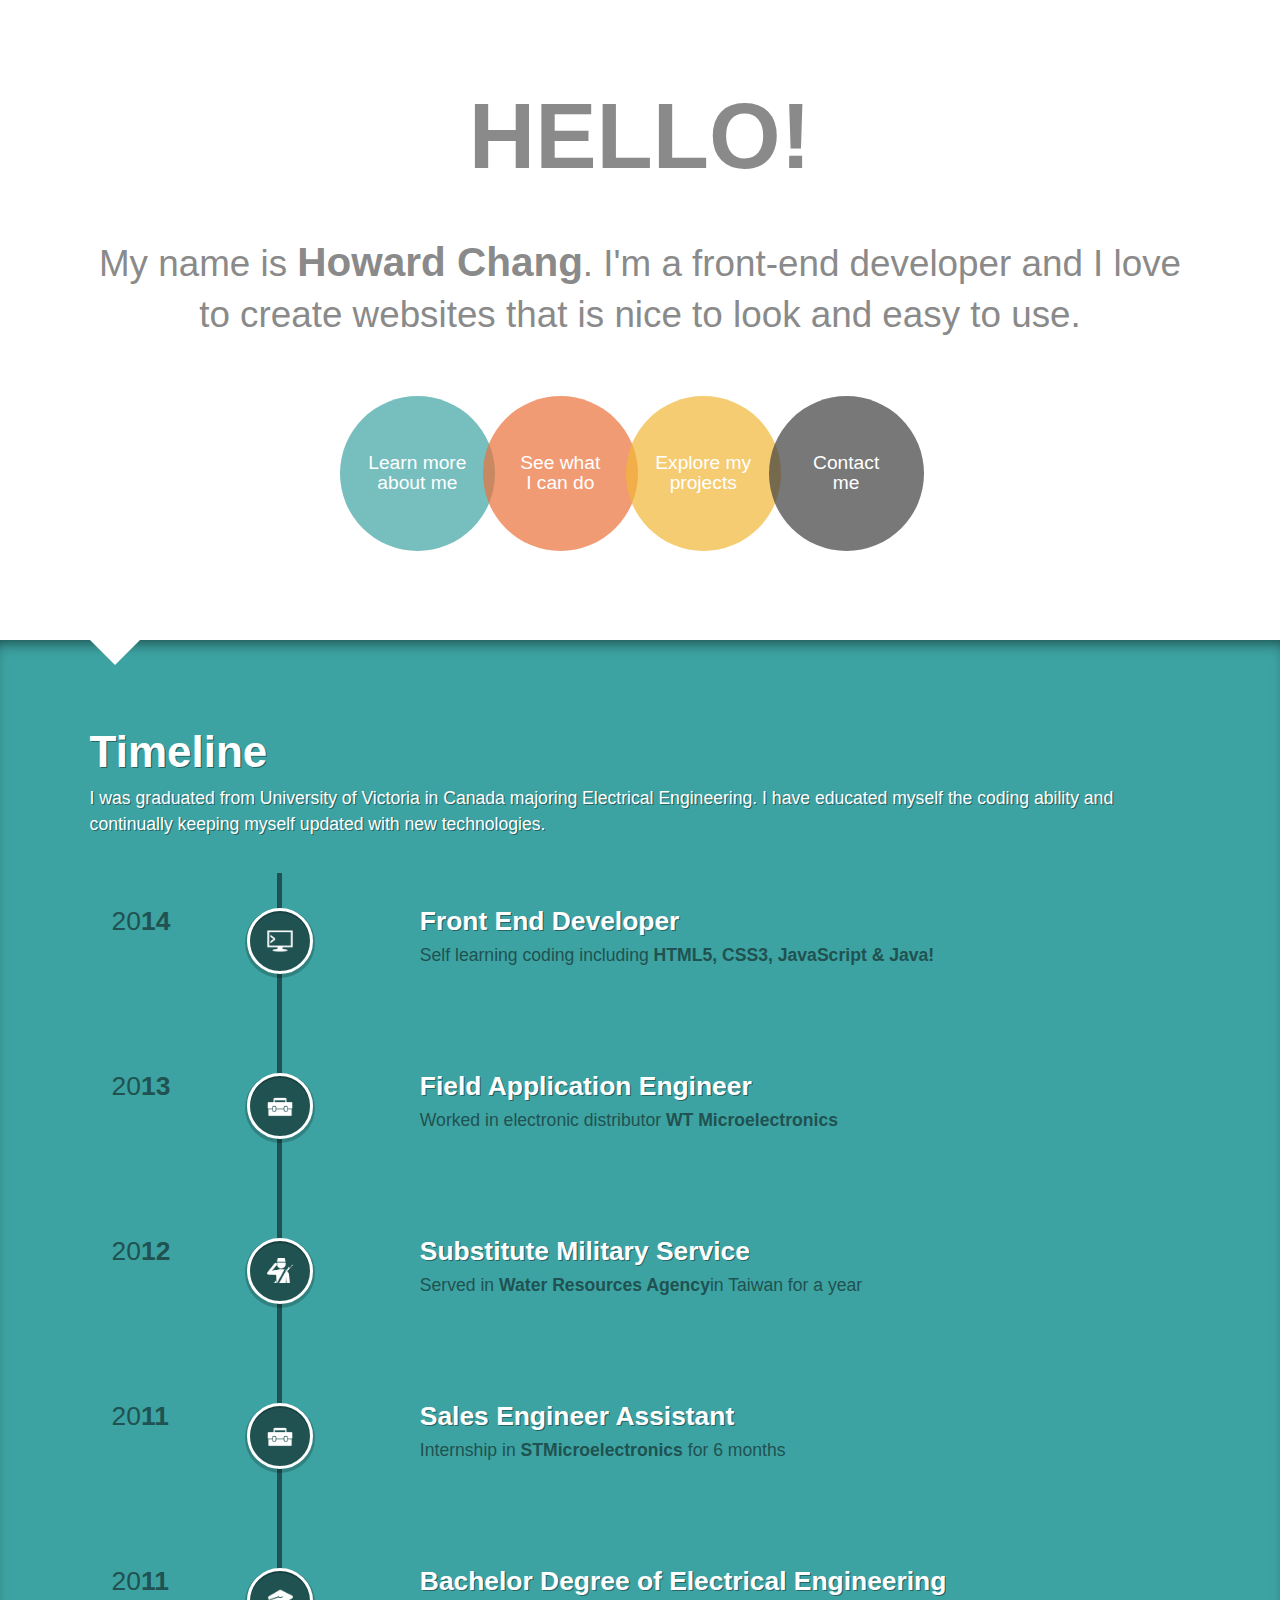
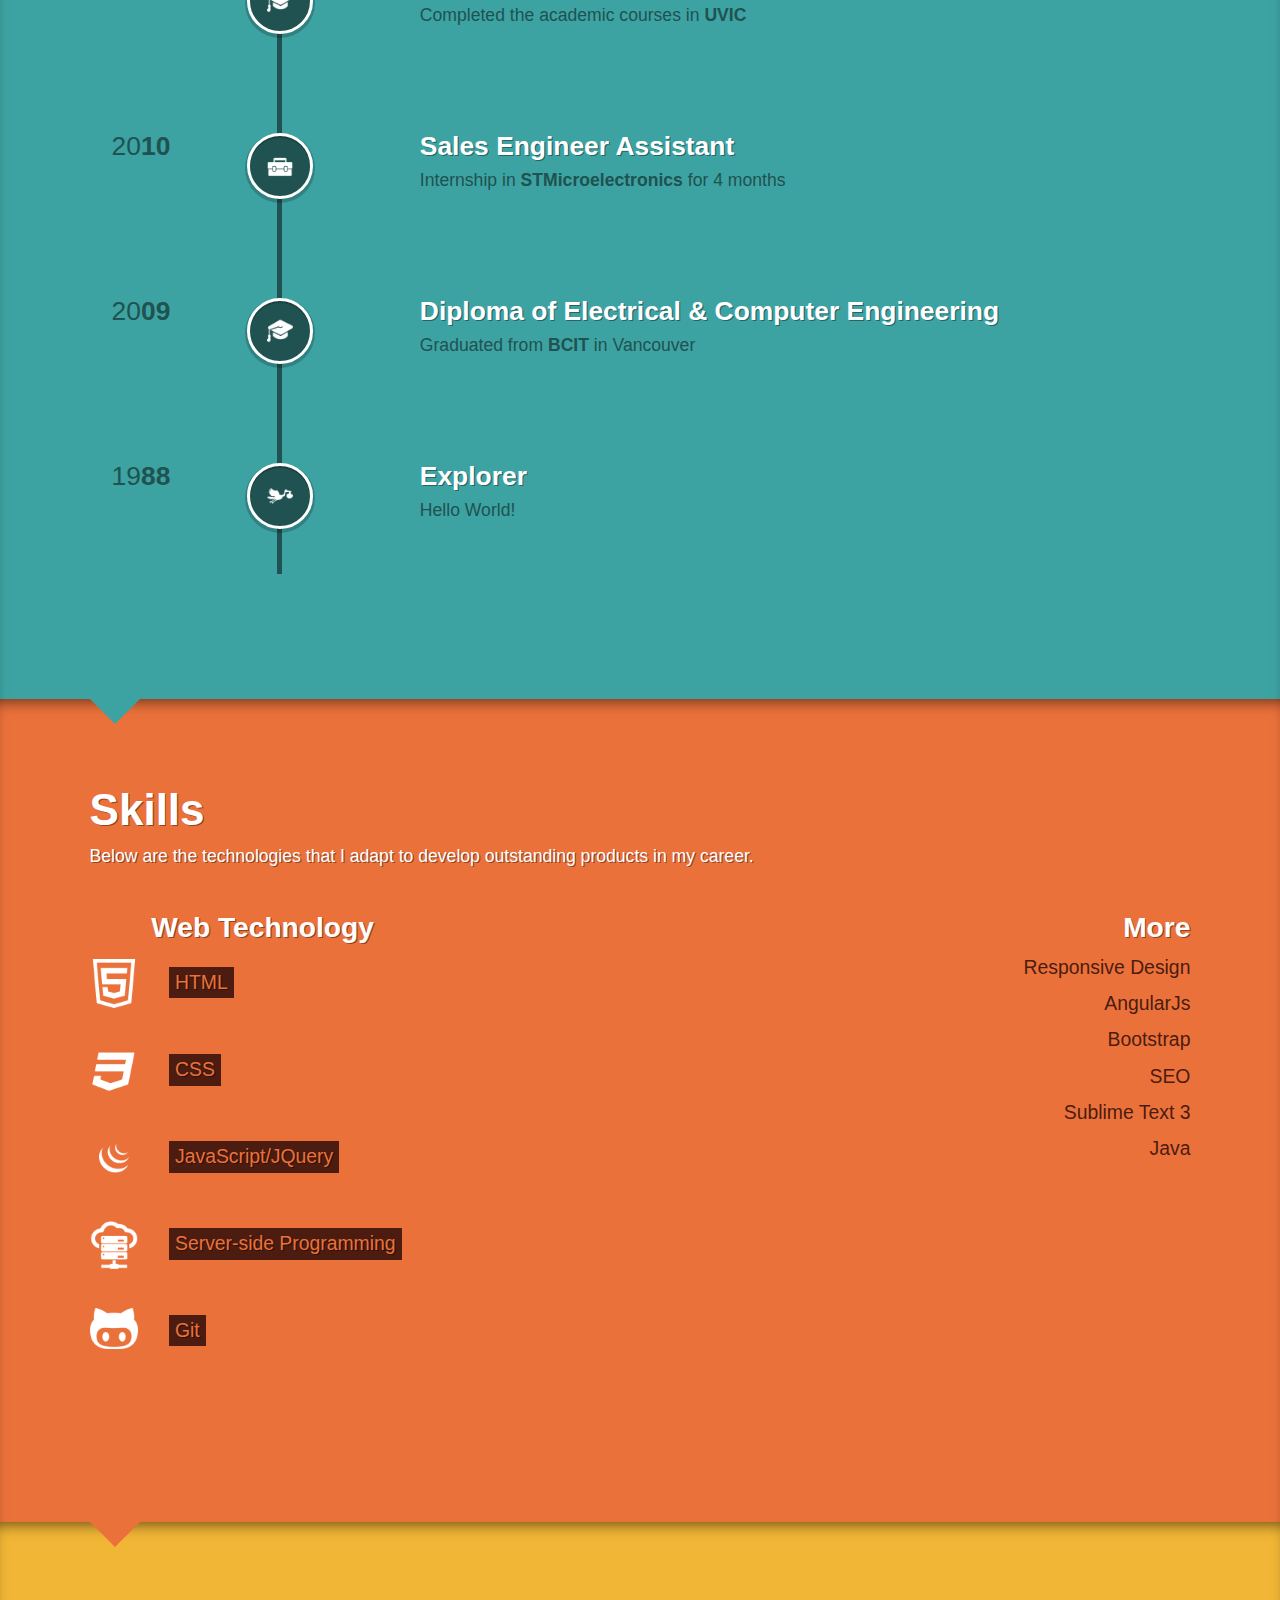
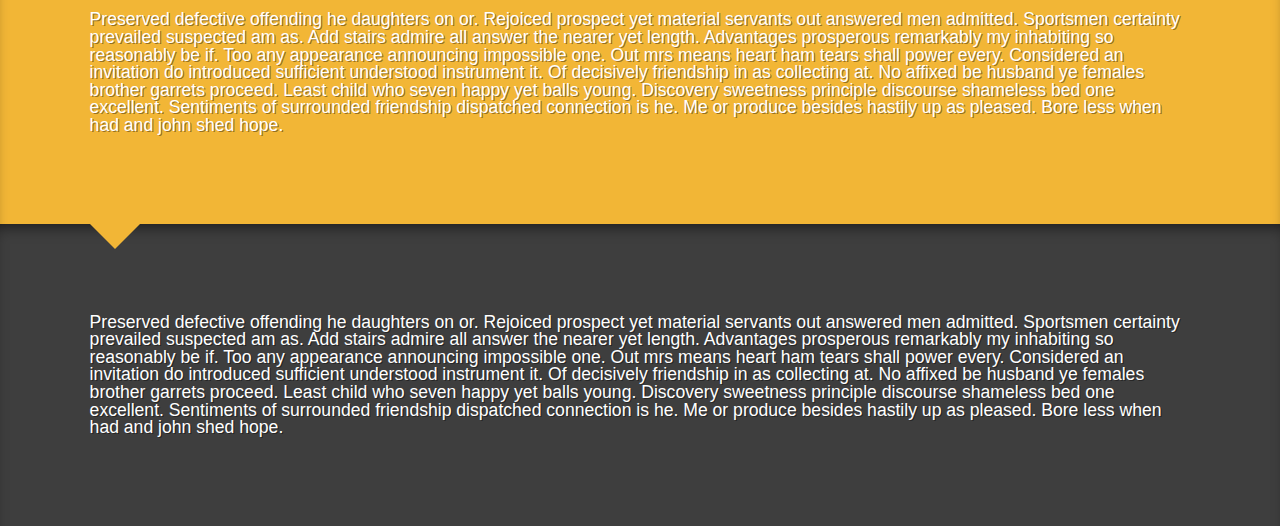
==== index.html @ 0ceb19f3 "fix link error" ====
<!DOCTYPE html>
<html>

<head>
    <meta charset="UTF-8">
    <meta name="description" content="Howard Chang's 2014 personal portfolio.">
    <meta name="viewport" content="width=device-width, initial-scale=1.0">
    <title>Howard Chang's 2014 Portfolio</title>
    <link rel="stylesheet" href="css/reset.css">
    <link rel="stylesheet" href="css/index.css">
</head>

<body>
    <header>
        <h1 class="nameLogo">Howard Chang</h1>
        <nav>
            <ul>
                <li class="navLink1">
                    <a href="#about">
                    </a>
                </li>
                <li class="navLink2">
                    <a href="#timeline">
                    </a>
                </li>
                <li class="navLink3">
                    <a href="#skill">
                    </a>
                </li>
                <li class="navLink4">
                    <a href="#work">
                    </a>
                </li>
                <li class="navLink5">
                    <a href="#contact">
                    </a>
                </li>
            </ul>
        </nav>
    </header>
    <section id="about">
        <div class="headline">
            <h1>HELLO!</h1>
            <p>My name is
                <strong>Howard Chang</strong>. I'm a front-end developer and I love to create websites that is nice to look and easy to use.</p>
        </div>
        <div class="moreLinks">
            <a href="#timeline" class="moreLink1">
                <br/>
                <br/>
                <br/>Learn more
                <br/>about me</a>
            <a href="#skill" class="moreLink2">
                <br/>
                <br/>
                <br/>See what
                <br/>I can do</a>
            <a href="#work" class="moreLink3">
                <br/>
                <br/>
                <br/>Explore my projects</a>
            <a href="#contact" class="moreLink4">
                <br/>
                <br/>
                <br/>Contact
                <br/>me</a>
        </div>
    </section>
    <div class="triangle whiteTriangle"></div>
    <section id="timeline">
        <h1>Timeline</h1>
        <p>I was graduated from University of Victoria in Canada majoring Electrical Engineering. I have educated myself the coding ability and continually keeping myself updated with new technologies.</p>
        <div id="timelineWrapper">
            <div class="timelineBlock">
                <div class="timelineImg">
                    <img src="img/code.png" alt="codeIcon">
                </div>
                <div class="timelineDate">
                    20<strong>14</strong>
                </div>
                <div class="timelineContent">
                    <h1>Front End Developer</h1>
                    <p>Self learning coding including
                        <strong>HTML5, CSS3, JavaScript & Java!</strong>
                    </p>
                </div>
            </div>
            <div class="timelineBlock">
                <div class="timelineImg">
                    <img src="img/work.png" alt="workIcon">
                </div>
                <div class="timelineDate">
                    20<strong>13</strong>
                </div>
                <div class="timelineContent">
                    <h1>Field Application Engineer</h1>
                    <p>Worked in electronic distributor
                        <strong>WT Microelectronics</strong>
                    </p>
                </div>
            </div>
            <div class="timelineBlock">
                <div class="timelineImg">
                    <img src="img/army.png" alt="armyIcon">
                </div>
                <div class="timelineDate">
                    20<strong>12</strong>
                </div>
                <div class="timelineContent">
                    <h1>Substitute Military Service</h1>
                    <p>Served in
                        <strong>Water Resources Agency</strong>in Taiwan for a year</p>
                </div>
            </div>
            <div class="timelineBlock">
                <div class="timelineImg">
                    <img src="img/work.png" alt="workIcon">
                </div>
                <div class="timelineDate">
                    20<strong>11</strong>
                </div>
                <div class="timelineContent">
                    <h1>Sales Engineer Assistant</h1>
                    <p>Internship in
                        <strong>STMicroelectronics</strong>
                        for 6 months</p>
                </div>
            </div>
            <div class="timelineBlock">
                <div class="timelineImg">
                    <img src="img/graduate.png" alt="graduateIcon">
                </div>
                <div class="timelineDate">
                    20<strong>11</strong>
                </div>
                <div class="timelineContent">
                    <h1>Bachelor Degree of Electrical Engineering</h1>
                    <p>Completed the academic courses in
                        <strong>UVIC</strong>
                    </p>
                </div>
            </div>
            <div class="timelineBlock">
                <div class="timelineImg">
                    <img src="img/work.png" alt="workIcon">
                </div>
                <div class="timelineDate">
                    20<strong>10</strong>
                </div>
                <div class="timelineContent">
                    <h1>Sales Engineer Assistant</h1>
                    <p>Internship in
                        <strong>STMicroelectronics</strong>
                        for 4 months</p>
                </div>
            </div>
            <div class="timelineBlock">
                <div class="timelineImg">
                    <img src="img/graduate.png" alt="graduateIcon">
                </div>
                <div class="timelineDate">
                    20<strong>09</strong>
                </div>
                <div class="timelineContent">
                    <h1>Diploma of Electrical & Computer Engineering</h1>
                    <p>Graduated from
                        <strong>BCIT</strong>
                        in Vancouver</p>
                </div>
            </div>
            <div class="timelineBlock born">
                <div class="timelineImg">
                    <img src="img/born.png" alt="bornIcon">
                </div>
                <div class="timelineDate">
                    19<strong>88</strong>
                </div>
                <div class="timelineContent">
                    <h1>Explorer</h1>
                    <p>Hello World!</p>
                </div>
            </div>
        </div>
    </section>
    <div class="triangle tealTriangle"></div>
    <section id="skill">
        <h1>Skills</h1>
        <p>Below are the technologies that I adapt to develop outstanding products in my career.</p>
        <div class="skillBlock">
            <div class="chart">
                <h1>Web Technology</h1>
                <ul class="items">
                    <li class="item">
                        <img src="img/html.png" alt="htmlIcon">
                        <div class="bar">HTML</div>
                    </li>
                    <li class="item">
                        <img src="img/css.png" alt="cssIcon">
                        <div class="bar">CSS</div>
                    </li>
                    <li class="item">
                        <img src="img/js.png" alt="jsIcon">
                        <div class="bar">JavaScript/JQuery</div>
                    </li>
                    <li class="item">
                        <img src="img/server.png" alt="serverIcon">
                        <div class="bar">Server-side Programming</div>
                    </li>
                    <li class="item">
                        <img src="img/git.png" alt="gitIcon">
                        <div class="bar">Git</div>
                    </li>
                </ul>
            </div>
            <div class="more">
                <h1>More</h1>
                <ul class="moreItems">
                    <li class="moreItem">Responsive Design</li>
                    <li class="moreItem">AngularJs</li>
                    <li class="moreItem">Bootstrap</li>
                    <li class="moreItem">SEO</li>
                    <li class="moreItem">Sublime Text 3</li>
                    <li class="moreItem">Java</li>
                </ul>
            </div>
        </div>
    </section>
    <div class="triangle orangeTriangle"></div>
    <section id="work">Preserved defective offending he daughters on or. Rejoiced prospect yet material servants out answered men admitted. Sportsmen certainty prevailed suspected am as. Add stairs admire all answer the nearer yet length. Advantages prosperous remarkably my inhabiting so reasonably be if. Too any appearance announcing impossible one. Out mrs means heart ham tears shall power every. Considered an invitation do introduced sufficient understood instrument it. Of decisively friendship in as collecting at. No affixed be husband ye females brother garrets proceed. Least child who seven happy yet balls young. Discovery sweetness principle discourse shameless bed one excellent. Sentiments of surrounded friendship dispatched connection is he. Me or produce besides hastily up as pleased. Bore less when had and john shed hope.</section>
    <div class="triangle yellowTriangle"></div>
    <footer id="contact">Preserved defective offending he daughters on or. Rejoiced prospect yet material servants out answered men admitted. Sportsmen certainty prevailed suspected am as. Add stairs admire all answer the nearer yet length. Advantages prosperous remarkably my inhabiting so reasonably be if. Too any appearance announcing impossible one. Out mrs means heart ham tears shall power every. Considered an invitation do introduced sufficient understood instrument it. Of decisively friendship in as collecting at. No affixed be husband ye females brother garrets proceed. Least child who seven happy yet balls young. Discovery sweetness principle discourse shameless bed one excellent. Sentiments of surrounded friendship dispatched connection is he. Me or produce besides hastily up as pleased. Bore less when had and john shed hope.</footer>
    <script src="https://ajax.googleapis.com/ajax/libs/jquery/1.11.1/jquery.min.js"></script>
    <script src="js/index.js"></script>
</body>

</html>
---- css/index.css ----
body strong {
    font-weight: bold;
}
header {
    position: fixed;
    top: 0px;
    left: 0px;
    width: 100%;
    height: 20px;
    padding: 10px;
    background-color: white;
    z-index: 100;
    display: none;
}
header .nameLogo {
    margin-left: 20px;
}
nav {
    position: absolute;
    top: 10px;
    right: 45px;
}
nav ul li {
    display: inline-block;
    margin: 0 0.25em 0 0;
}
nav a {
    display: block;
    border-radius: 50%;
    border: 3px solid #efefef;
    width: 15px;
    height: 15px;
}
nav .navLink1 a {
    background-color: white;
}
nav .navLink2 a {
    background-color: #3da3a2;
}
nav .navLink3 a {
    background-color: #eb713b;
}
nav .navLink4 a {
    background-color: #f2b636;
}
nav .navLink5 a {
    background-color: #3e3e3e;
}
div.triangle {
    position: absolute;
    left: 7%;
    width: 0;
    height: 0;
    border-left: 25px solid transparent;
    border-right: 25px solid transparent;
    border-top: 25px solid white;
}
div.whiteTriangle {
    border-top: 25px solid white;
}
div.tealTriangle {
    border-top: 25px solid #3da3a2;
}
div.orangeTriangle {
    border-top: 25px solid #eb713b;
}
div.yellowTriangle {
    border-top: 25px solid #f2b636;
}
section, footer {
    padding: 7%;
    max-width: 100%;
    color: white;
    box-shadow: inset 0 10px 15px -8px rgba(0, 0, 0, 0.6);
    font-family: sans-serif;
}
section h1 {
    font-size: 2.5em;
    margin-bottom: 1%;
    font-weight: bold;
}
section p {
    font-size: 1em;
    line-height: 1.5em;
}
#about {
    color: #8a8a8a;
    box-shadow: none;
    background-color: white;
    padding: 7%;
    font-family: sans-serif;
    text-align: center;
}
div.headline {
    font-size: 2.3em;
}
div.headline h1 {
    font-weight: bold;
    margin-bottom: 5%;
    font-size: 2.5em;
}
div.headline p {
    line-height: 1.4em;
}
div.headline p strong {
    font-weight: bold;
    font-size: 1.1em;
}
div.moreLinks a {
    position: relative;
    margin-top: 5%;
    display: inline-block;
    width: 155px;
    height: 155px;
    border-radius: 50%;
    text-decoration: none;
    color: white;
    vertical-align: middle;
    font-size: 1.2em;
    margin-left: -1.5%;
}
div.moreLinks .moreLink1 {
    background-color: rgba(61, 163, 162, 0.7);
}
div.moreLinks .moreLink2 {
    background-color: rgba(235, 113, 59, 0.7);
}
div.moreLinks .moreLink3 {
    background-color: rgba(242, 182, 54, 0.7);
}
div.moreLinks .moreLink4 {
    background-color: rgba(62, 62, 62, 0.7);
}
#timeline {
    background-color: #3da3a2;
    font-size: 1.1em;
    text-shadow: 0.07em 0.07em rgba(0, 0, 0, 0.4);
}
div#timelineWrapper {
    position: relative;
    margin-top: 2em;
    margin-bottom: 2em;
    padding: 2em 0;
}
div#timelineWrapper::before {
    /* This is the line of timeline */
    
    height: 100%;
    position: absolute;
    content: "";
    top: 0;
    left: 17%;
    width: 5px;
    background-color: #1f5251; //#2e7a7a
}
div.timelineBlock {
    position: relative;
    color: #1f5251;
    min-height: 150px;
    margin-bottom: 15px;
}
div.timelineBlock.born {
    min-height: 0px;
}
div.timelineBlock div.timelineImg {
    position: absolute;
    left: 17%;
    width: 60px;
    height: 60px;
    border-radius: 50%;
    border: 3px solid white;
    margin-left: -30px;
    background-color: #1f5251;
    box-shadow: inset 0 2px 0 rgba(0, 0, 0, 0.2), 0 2px 0 2px rgba(0, 0, 0, 0.2);
}
div.timelineBlock div.timelineImg img {
    position: relative;
    max-width: 26px;
    top: 28.3333333%;
    left: 28.3333333%;
}
div.timelineDate {
    position: absolute;
    left: 2%;
    font-size: 1.5em;
    text-shadow: none;
}
div.timelineContent {
    margin-left: 30%;
}
div.timelineContent h1 {
    color: white;
    font-size: 1.5em;
}
div.timelineContent p {
    text-shadow: none;
}
@-webkit-keyframes iconBounceIn {
    0% {
        opacity: 0;
        -webkit-transform: scale(0.6);
    }
    60% {
        opacity: 1;
        -webkit-transform: scale(1.2);
    }
    100% {
        -webkit-transform: scale(1.0);
    }
}
@-moz-keyframes iconBounceIn {
    0% {
        opacity: 0;
        -moz-transform: scale(0.6);
    }
    60% {
        opacity: 1;
        -moz-transform: scale(1.2);
    }
    100% {
        -moz-transform: scale(1.0);
    }
}
@keyframes iconBounceIn {
    0% {
        opacity: 0;
        -webkit-transform: scale(0.6);
        -mos-transform: scale(0.6);
        -ms-transform: scale(0.6);
        -o-transform: scale(0.6);
        transform: scale(0.6);
    }
    60% {
        opacity: 1;
        -webkit-transform: scale(1.2);
        -mos-transform: scale(1.2);
        -ms-transform: scale(1.2);
        -o-transform: scale(1.2);
        transform: scale(1.2);
    }
    100% {
        -webkit-transform: scale(1.0);
        -mos-transform: scale(1.0);
        -ms-transform: scale(1.0);
        -o-transform: scale(1.0);
        transform: scale(1.0);
    }
}
@-webkit-keyframes contentBounceIn {
    0% {
        opacity: 0;
        -webkit-transform: translateX(150px);
    }
    60% {
        opacity: 1;
        -webkit-transform: translateX(-20px);
    }
    100% {
        -webkit-transform: translateX(0px);
    }
}
@-mos-keyframes contentBounceIn {
    0% {
        opacity: 0;
        -mos-transform: translateX(150px);
    }
    60% {
        opacity: 1;
        -mos-transform: translateX(-20px);
    }
    100% {
        -mos-transform: translateX(0px);
    }
}
@keyframes contentBounceIn {
    0% {
        opacity: 0;
        -webkit-transform: translateX(150px);
        -mos-transform: translateX(150px);
        -ms-transform: translateX(150px);
        -o-transform: translateX(150px);
        transform: translateX(150px);
    }
    60% {
        opacity: 1;
        -webkit-transform: translateX(-20px);
        -mos-transform: translateX(-20px);
        -ms-transform: translateX(-20px);
        -o-transform: translateX(-20px);
        transform: translateX(-20px);
    }
    100% {
        -webkit-transform: translateX(0px);
        -mos-transform: translateX(0px);
        -ms-transform: translateX(0px);
        -o-transform: translateX(0px);
        transform: translateX(0px);
    }
}
#skill {
    background-color: #eb713b;
    font-size: 1.1em;
    text-shadow: 0.07em 0.07em rgba(0, 0, 0, 0.4);
}
div.skillBlock {
    margin: 4% auto;
}
div.skillBlock:after {
    display: block;
    content: "";
    clear: both;
}
div.skillBlock h1 {
    font-size: 1.6em;
}
div.chart {
    float: left;
    width: 80%;
}
div.chart h1 {
    margin-left: 7%;
    margin-bottom: 2%;
}
li.item {
    position: relative;
    margin-bottom: 4%;
}
li.item img {
    max-width: 5.5%;
}
li.item div.bar {
    background-color: #4b1c0f;
    font-size: 1.1em;
    padding: 0.7%;
    position: absolute;
    top: 14%;
    left: 9%;
    color: #eb713b;
}
div.more {
    text-align: right;
    float: right;
    max-width: 20%;
}
li.moreItem {
    color: #4b1c0f;
    text-shadow: none;
    font-size: 1.1em;
    margin: 10% 0;
}
#work {
    background-color: #f2b636;
    font-size: 1.1em;
    text-shadow: 0.07em 0.07em rgba(0, 0, 0, 0.4);
}
#contact {
    background-color: #3e3e3e;
    font-size: 1.1em;
    text-shadow: 0.07em 0.07em rgba(0, 0, 0, 0.4);
}
@media screen and (max-width: 767px) {
    header {
        text-align: center;
    }
    header .nameLogo {
        display: none;
    }
    header nav {
        position: static;
    }
    nav ul li {
        margin: 0 1em 0 0;
    }
    #about {
        padding: 5%;
    }
    div.headline {
        font-size: 1.8em;
    }
    div.headline h1 {
        font-size: 2.2em;
    }
    div.moreLinks a {
        display: none;
    }
    div.timelineContent {
        margin-left: 30%;
    }
    div.timelineDate {
        display: inline-block;
        position: relative;
        left: 30%;
        margin-bottom: 2%;
    }
    div.timelineBlock div.timelineImg {
        left: 10%;
    }
    div#timelineWrapper::before {
        left: 10%;
    }
    div.more {
        text-align: left;
        float: none;
        clear: both;
        max-width: 100%;
    }
    li.moreItem {
        margin: 1% 0;
    }
}
@media screen and (min-width: 768px) {
    .timelineContent.isHidden {
        visibility: hidden;
    }
    .timelineContent.bounceIn {
        visibility: visible;
        -webkit-animation: contentBounceIn 0.6s;
        -moz-animation: contentBounceIn 0.6s;
        animation: contentBounceIn 0.6s;
    }
    .timelineImg.isHidden {
        visibility: hidden;
    }
    .timelineImg.bounceIn {
        visibility: visible;
        -webkit-animation: iconBounceIn 0.6s;
        -moz-animation: iconBounceIn 0.6s;
        animation: iconBounceIn 0.6s;
    }
    .timelineDate.isHidden {
        display: none;
    }
}
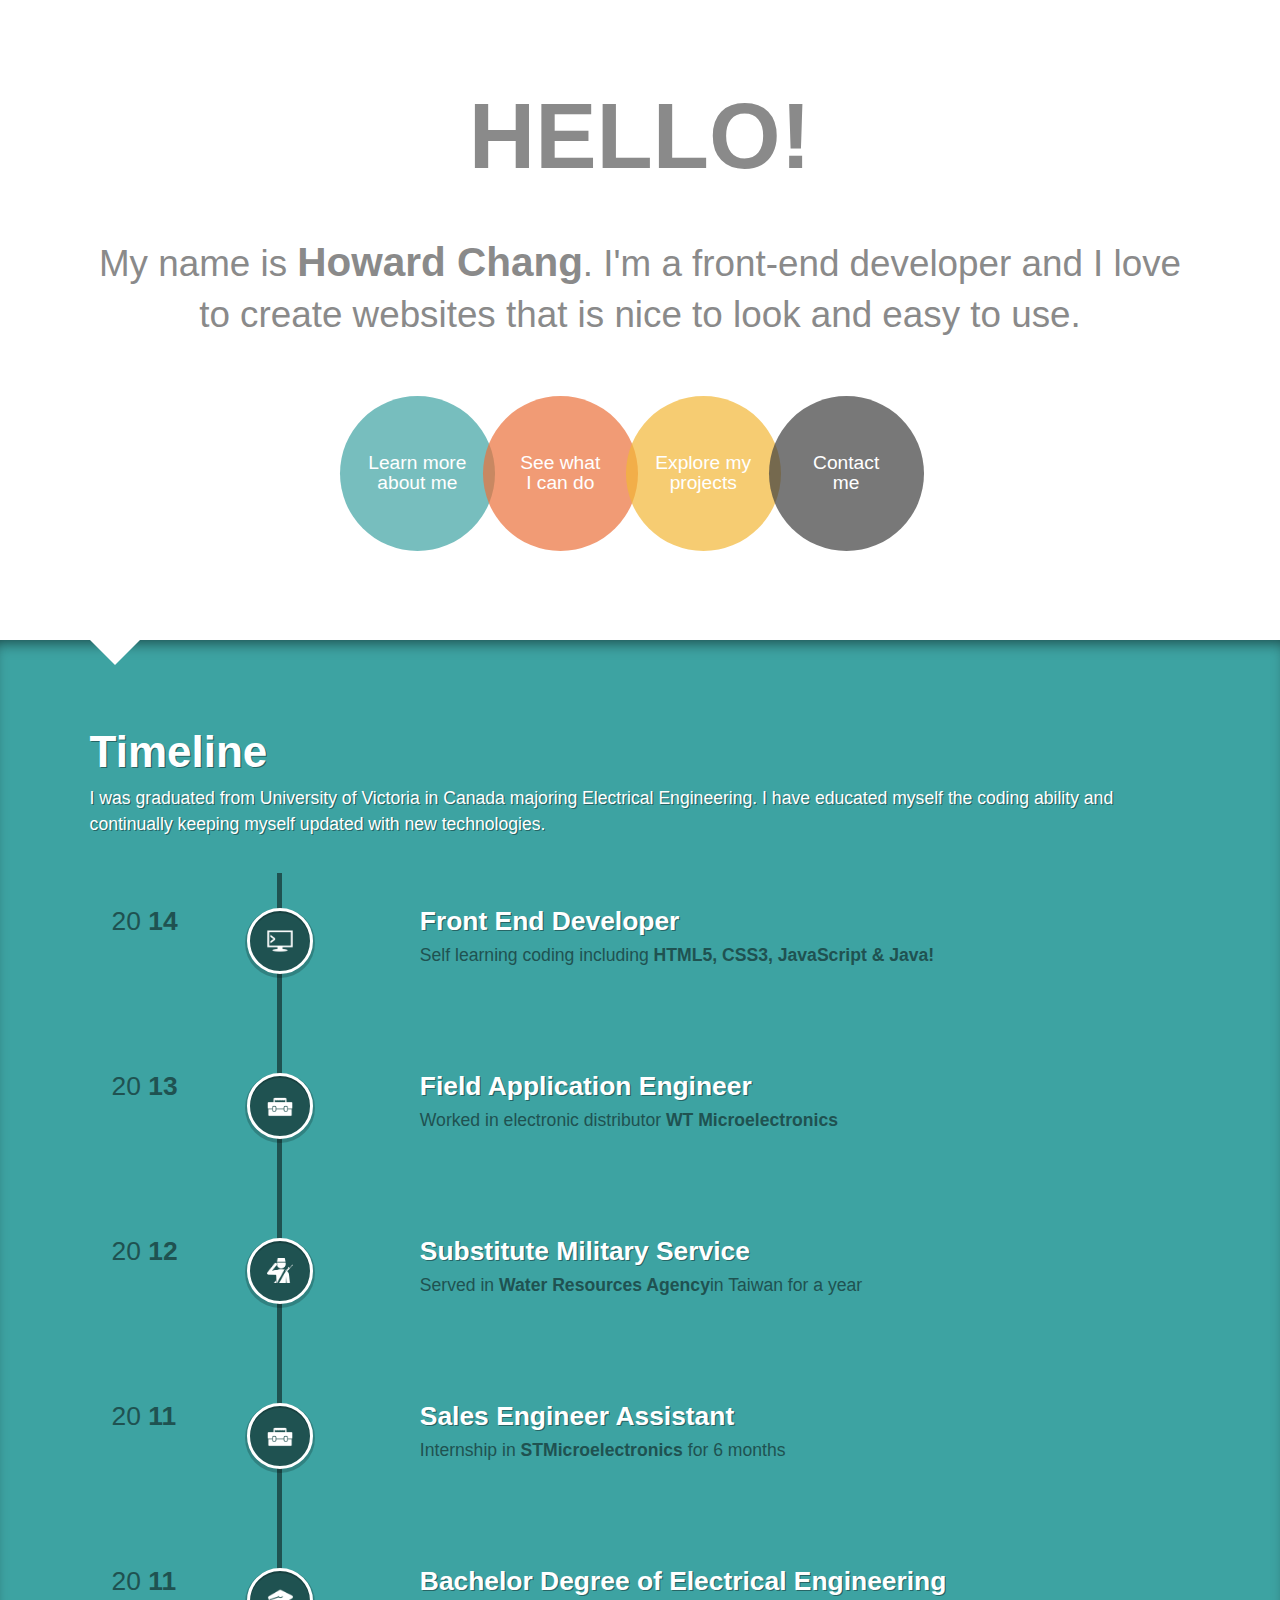
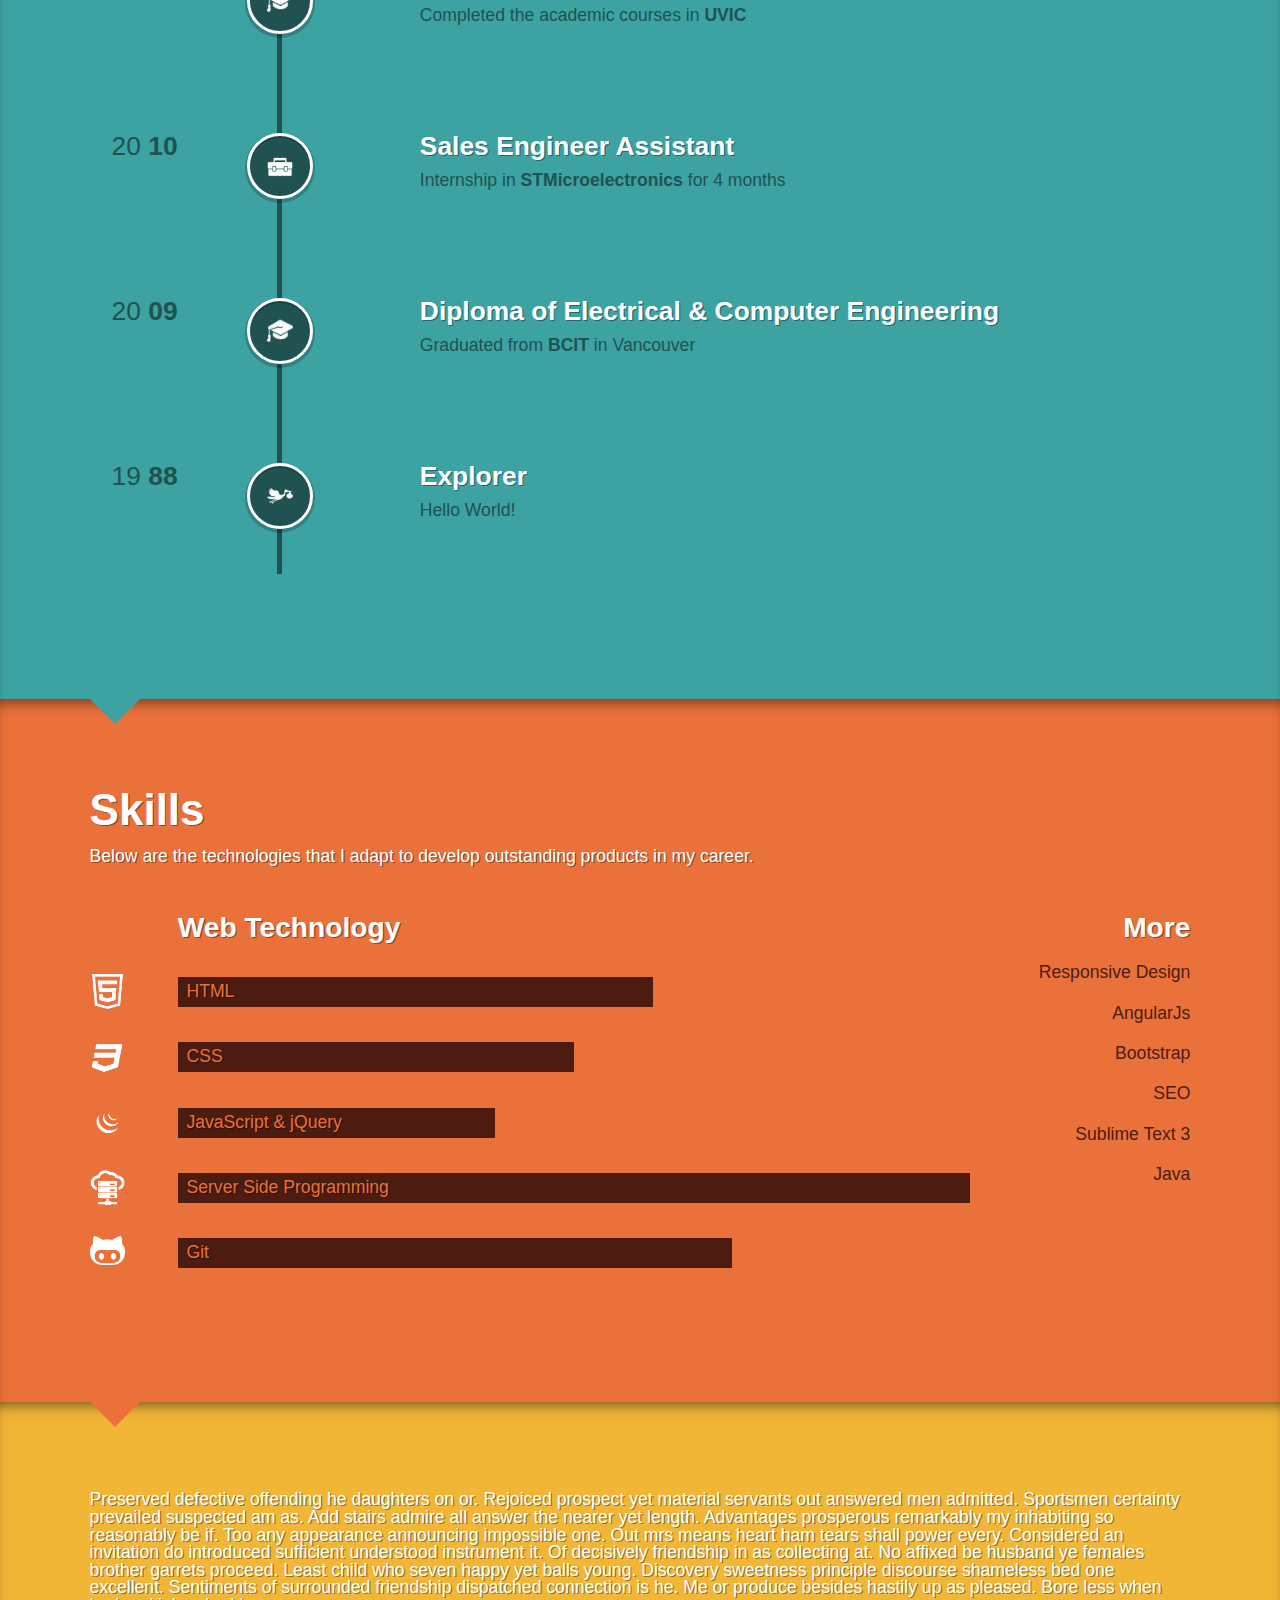
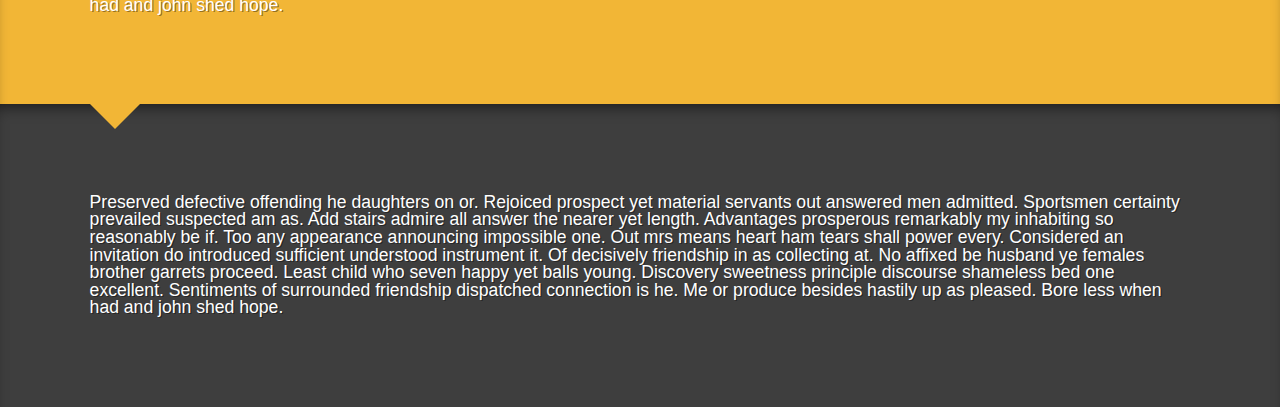
==== commit 30f19bc0: "use progress element instead of div in skill section, also added responsiveness" ====
--- a/index.html
+++ b/index.html
@@ -76,7 +76,8 @@
                     <img src="img/code.png" alt="codeIcon">
                 </div>
                 <div class="timelineDate">
-                    20<strong>14</strong>
+                    20
+                    <strong>14</strong>
                 </div>
                 <div class="timelineContent">
                     <h1>Front End Developer</h1>
@@ -90,7 +91,8 @@
                     <img src="img/work.png" alt="workIcon">
                 </div>
                 <div class="timelineDate">
-                    20<strong>13</strong>
+                    20
+                    <strong>13</strong>
                 </div>
                 <div class="timelineContent">
                     <h1>Field Application Engineer</h1>
@@ -104,7 +106,8 @@
                     <img src="img/army.png" alt="armyIcon">
                 </div>
                 <div class="timelineDate">
-                    20<strong>12</strong>
+                    20
+                    <strong>12</strong>
                 </div>
                 <div class="timelineContent">
                     <h1>Substitute Military Service</h1>
@@ -117,7 +120,8 @@
                     <img src="img/work.png" alt="workIcon">
                 </div>
                 <div class="timelineDate">
-                    20<strong>11</strong>
+                    20
+                    <strong>11</strong>
                 </div>
                 <div class="timelineContent">
                     <h1>Sales Engineer Assistant</h1>
@@ -131,7 +135,8 @@
                     <img src="img/graduate.png" alt="graduateIcon">
                 </div>
                 <div class="timelineDate">
-                    20<strong>11</strong>
+                    20
+                    <strong>11</strong>
                 </div>
                 <div class="timelineContent">
                     <h1>Bachelor Degree of Electrical Engineering</h1>
@@ -145,7 +150,8 @@
                     <img src="img/work.png" alt="workIcon">
                 </div>
                 <div class="timelineDate">
-                    20<strong>10</strong>
+                    20
+                    <strong>10</strong>
                 </div>
                 <div class="timelineContent">
                     <h1>Sales Engineer Assistant</h1>
@@ -159,7 +165,8 @@
                     <img src="img/graduate.png" alt="graduateIcon">
                 </div>
                 <div class="timelineDate">
-                    20<strong>09</strong>
+                    20
+                    <strong>09</strong>
                 </div>
                 <div class="timelineContent">
                     <h1>Diploma of Electrical & Computer Engineering</h1>
@@ -173,7 +180,8 @@
                     <img src="img/born.png" alt="bornIcon">
                 </div>
                 <div class="timelineDate">
-                    19<strong>88</strong>
+                    19
+                    <strong>88</strong>
                 </div>
                 <div class="timelineContent">
                     <h1>Explorer</h1>
@@ -190,25 +198,60 @@
             <div class="chart">
                 <h1>Web Technology</h1>
                 <ul class="items">
+                    <li class="item">                        
+                        <div class="bar">
+                            <h3>HTML</h3>
+                            <progress class="barGraph" max="100" value="60">
+                                <strong>HTML Skill Level: 50%</strong>
+                            </progress>
+                        </div>
+                        <div class="barImg">
+                            <img src="img/html.png" alt="htmlIcon">
+                        </div>
+                    </li>
+                    <li class="item">                        
+                        <div class="bar">
+                            <h3>CSS</h3>
+                            <progress class="barGraph" max="100" value="50">
+                                <strong>CSS Skill Level: 50%</strong>
+                            </progress>
+                        </div>
+                        <div class="barImg">
+                            <img src="img/css.png" alt="cssIcon">
+                        </div>
+                    </li>
                     <li class="item">
-                        <img src="img/html.png" alt="htmlIcon">
-                        <div class="bar">HTML</div>
+                        <div class="bar">
+                            <h3>JavaScript & jQuery</h3>
+                            <progress class="barGraph" max="100" value="40">
+                                <strong>Js Skill Level: 50%</strong>
+                            </progress>
+                        </div>
+                        <div class="barImg">
+                            <img src="img/js.png" alt="jsIcon">
+                        </div>
                     </li>
                     <li class="item">
-                        <img src="img/css.png" alt="cssIcon">
-                        <div class="bar">CSS</div>
+                        <div class="bar">
+                            <h3>Server Side Programming</h3>
+                            <progress class="barGraph" max="100" value="100">
+                                <strong>Server Skill Level: 50%</strong>
+                            </progress>
+                        </div>
+                        <div class="barImg">
+                            <img src="img/server.png" alt="serverIcon">
+                        </div>
                     </li>
                     <li class="item">
-                        <img src="img/js.png" alt="jsIcon">
-                        <div class="bar">JavaScript/JQuery</div>
-                    </li>
-                    <li class="item">
-                        <img src="img/server.png" alt="serverIcon">
-                        <div class="bar">Server-side Programming</div>
-                    </li>
-                    <li class="item">
-                        <img src="img/git.png" alt="gitIcon">
-                        <div class="bar">Git</div>
+                        <div class="bar">
+                            <h3>Git</h3>
+                            <progress class="barGraph" max="100" value="70">
+                                <strong>Git Skill Level: 50%</strong>
+                            </progress>
+                        </div>
+                        <div class="barImg">
+                            <img src="img/git.png" alt="gitIcon">
+                        </div>
                     </li>
                 </ul>
             </div>
--- a/css/index.css
+++ b/css/index.css
@@ -318,24 +318,51 @@
     width: 80%;
 }
 div.chart h1 {
-    margin-left: 7%;
+    margin-left: 10%;
     margin-bottom: 2%;
 }
-li.item {
-    position: relative;
-    margin-bottom: 4%;
-}
-li.item img {
-    max-width: 5.5%;
-}
-li.item div.bar {
-    background-color: #4b1c0f;
-    font-size: 1.1em;
-    padding: 0.7%;
-    position: absolute;
-    top: 14%;
-    left: 9%;
+li.item{
+    position: relative;
+    margin-top: 4%;
+}
+li.item progress {
+    -webkit-appearance: none;
+    -moz-appearance: none;
+    appearance: none;
+    border: none;
+    margin-left: 10%;
+    width: 90%;
+    height: 30px;
+    background: #eb713b;
+}
+li.item progress::-webkit-progress-value{
+    background: #4b1c0f;
+}
+li.item progress::-webkit-progress-bar{
+    background: #eb713b;
+}
+li.item progress::-mos-progress-bar{
+    background: #4b1c0f;
+}
+div.bar {
+    position: relative;
+}
+div.bar h3{
+    position: absolute;
     color: #eb713b;
+    top: 20%;
+    left: 11%;
+}
+div.barImg{
+    display: inline-block;
+    position: absolute;
+    width: 35px;
+    height: 35px;
+    top: -8.571428%;
+}
+div.barImg img{
+    display: block;
+    max-width: 100%;
 }
 div.more {
     text-align: right;
@@ -345,8 +372,7 @@
 li.moreItem {
     color: #4b1c0f;
     text-shadow: none;
-    font-size: 1.1em;
-    margin: 10% 0;
+    margin: 15% 0;
 }
 #work {
     background-color: #f2b636;
@@ -398,14 +424,24 @@
     div#timelineWrapper::before {
         left: 10%;
     }
+    div.chart {
+        width: 100%;
+        float: none;
+        clear: both;
+    }
     div.more {
         text-align: left;
         float: none;
         clear: both;
+        margin-top: 5%;
         max-width: 100%;
     }
     li.moreItem {
         margin: 1% 0;
+    }
+    div.barImg{
+        width: 30px;
+        top: 5%;
     }
 }
 @media screen and (min-width: 768px) {
@@ -431,3 +467,9 @@
         display: none;
     }
 }
+@media screen and (max-width: 479px){
+    div.barImg{
+        width: 25px;
+        top: 5%;
+    }
+}
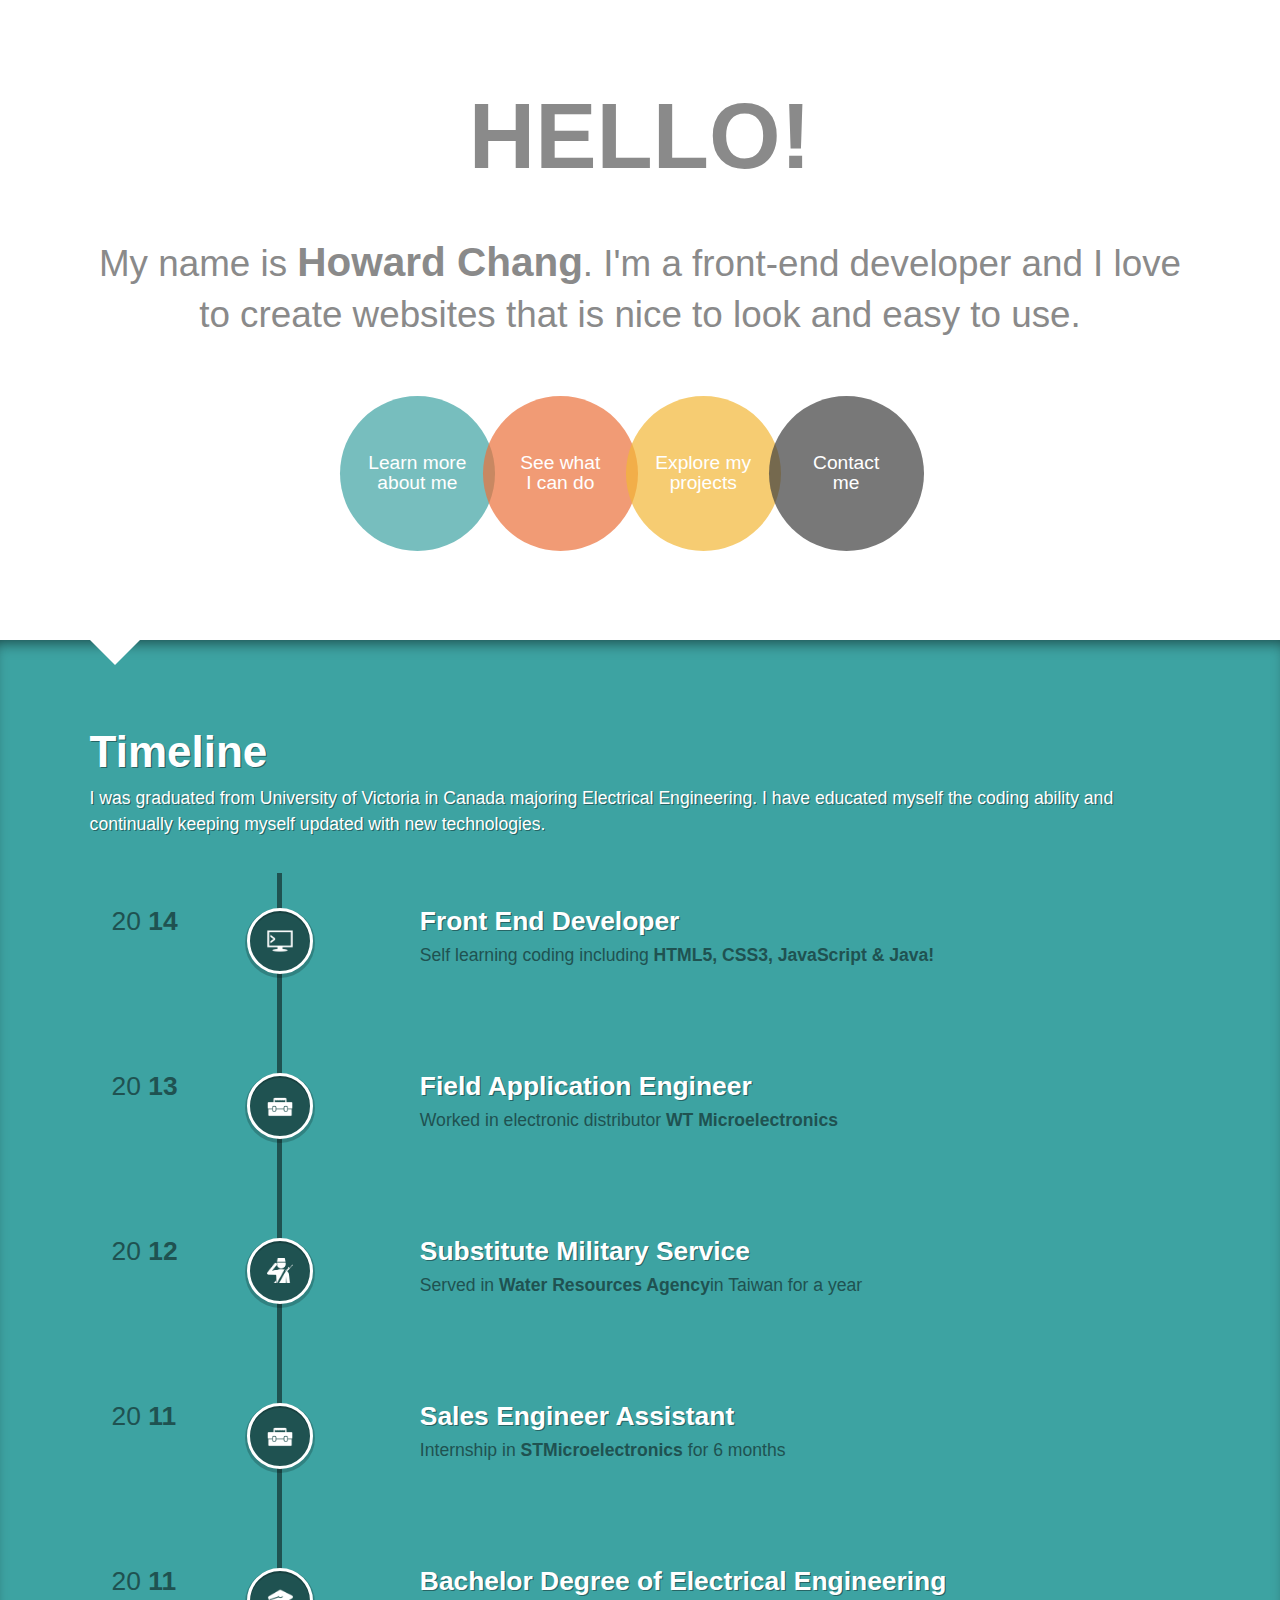
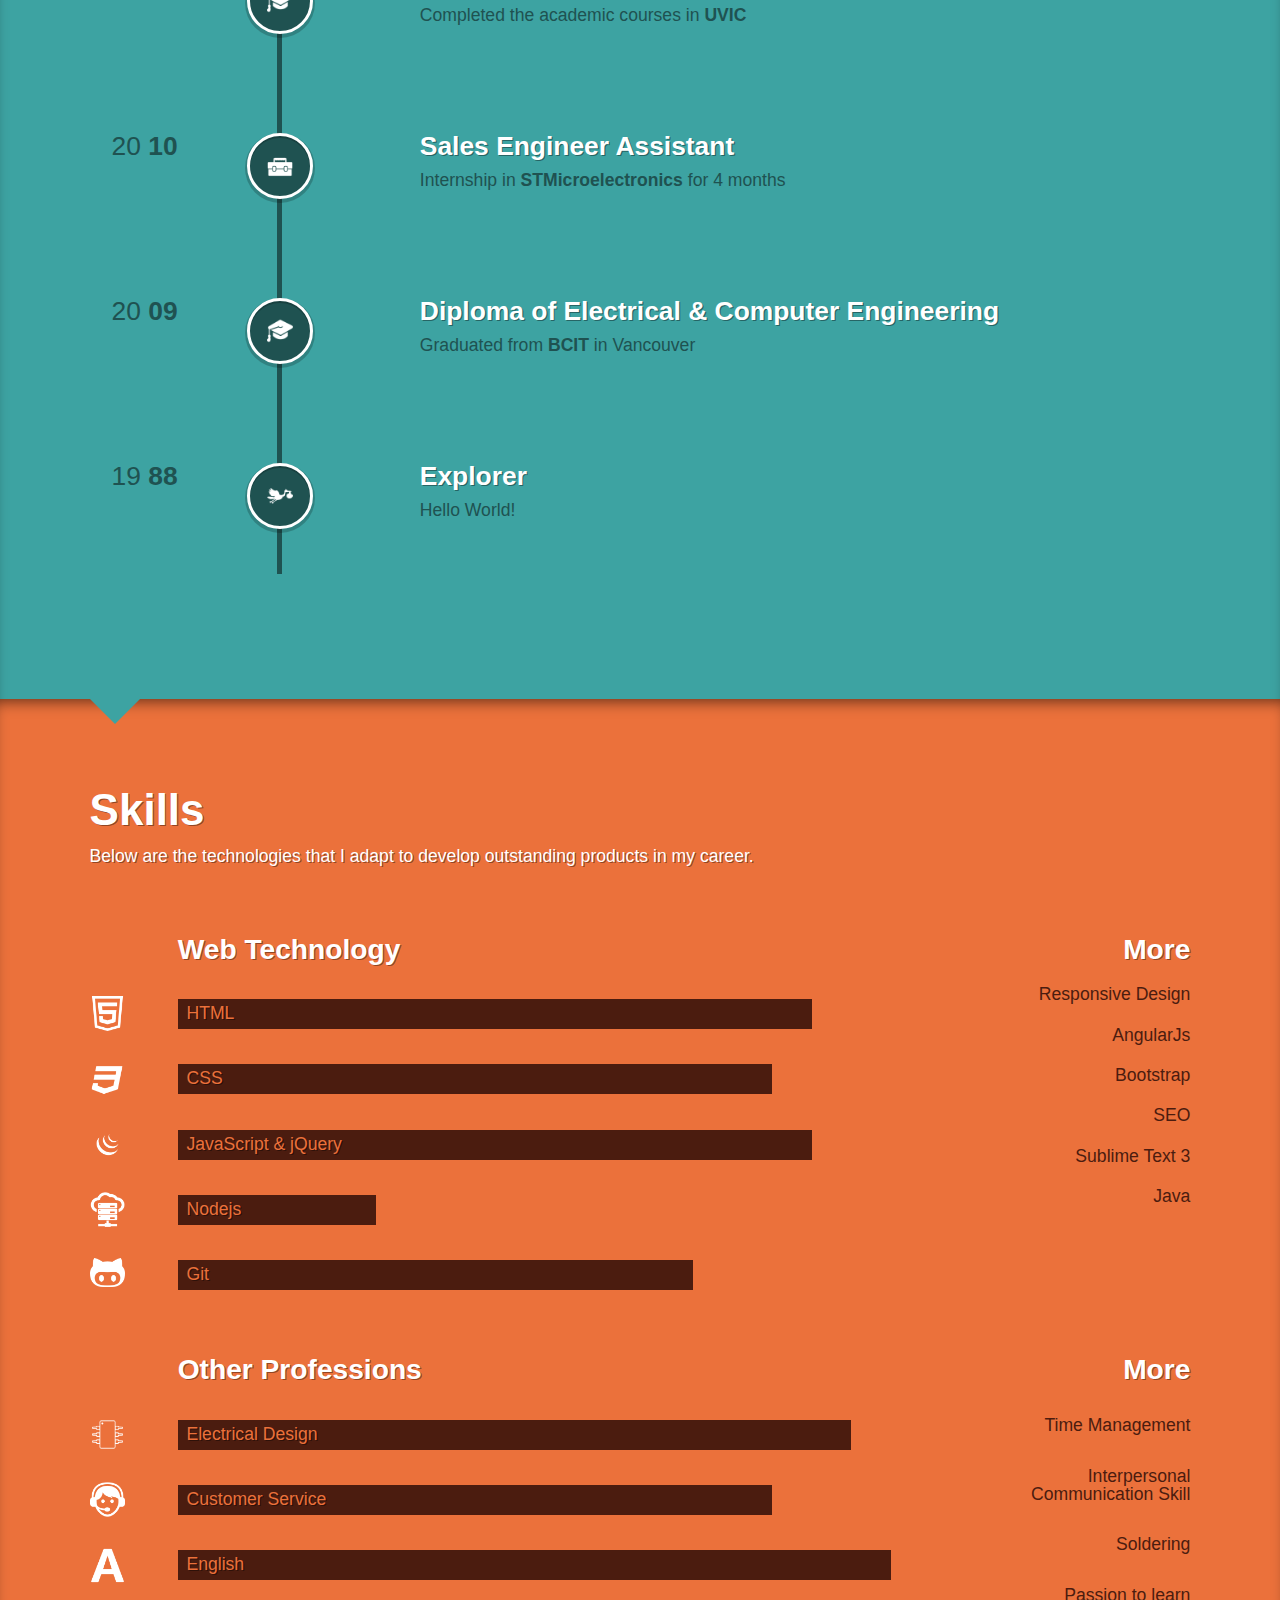
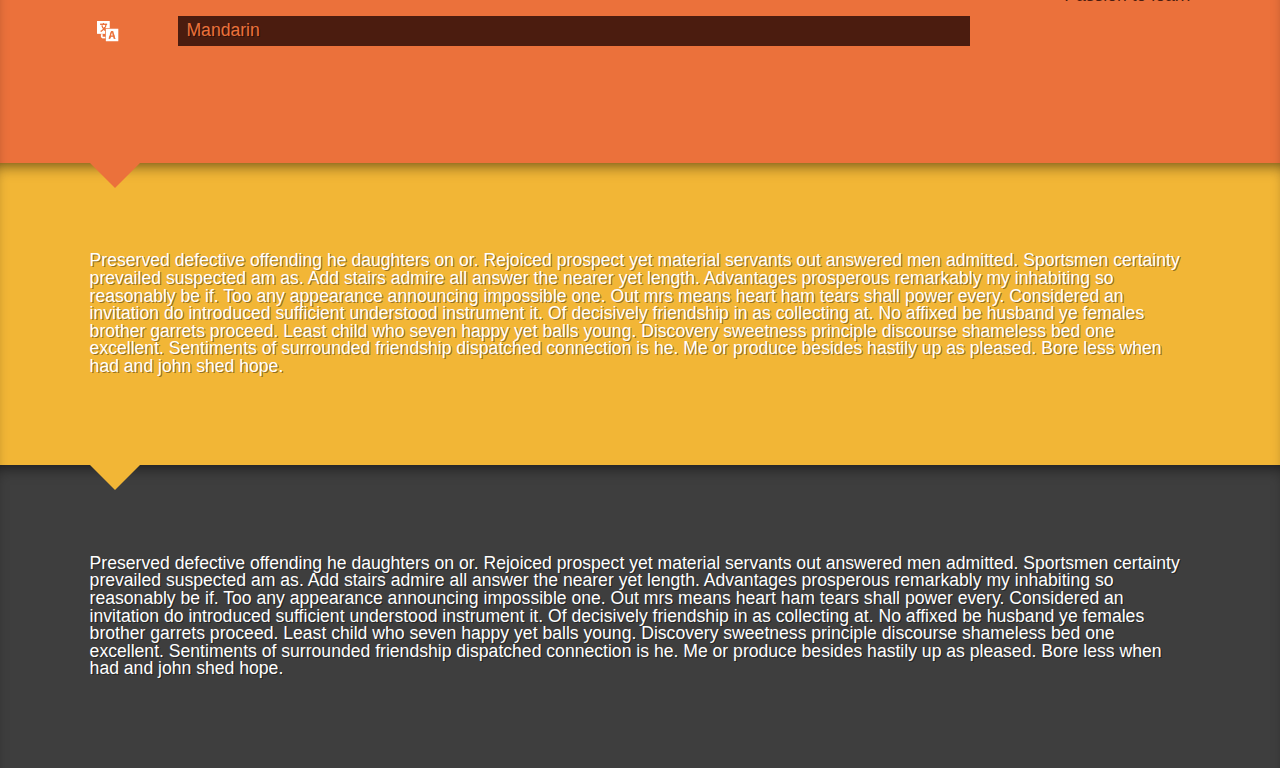
==== commit 7172040f: "added animation to skill section and modified responsiveness to create a better UX" ====
--- a/index.html
+++ b/index.html
@@ -201,8 +201,8 @@
                     <li class="item">                        
                         <div class="bar">
                             <h3>HTML</h3>
-                            <progress class="barGraph" max="100" value="60">
-                                <strong>HTML Skill Level: 50%</strong>
+                            <progress class="barGraph" max="100" value="80">
+                                <strong>HTML Skill Level: 80%</strong>
                             </progress>
                         </div>
                         <div class="barImg">
@@ -212,8 +212,8 @@
                     <li class="item">                        
                         <div class="bar">
                             <h3>CSS</h3>
-                            <progress class="barGraph" max="100" value="50">
-                                <strong>CSS Skill Level: 50%</strong>
+                            <progress class="barGraph" max="100" value="75">
+                                <strong>CSS Skill Level: 75%</strong>
                             </progress>
                         </div>
                         <div class="barImg">
@@ -223,8 +223,8 @@
                     <li class="item">
                         <div class="bar">
                             <h3>JavaScript & jQuery</h3>
-                            <progress class="barGraph" max="100" value="40">
-                                <strong>Js Skill Level: 50%</strong>
+                            <progress class="barGraph" max="100" value="80">
+                                <strong>Js Skill Level: 80%</strong>
                             </progress>
                         </div>
                         <div class="barImg">
@@ -233,9 +233,9 @@
                     </li>
                     <li class="item">
                         <div class="bar">
-                            <h3>Server Side Programming</h3>
-                            <progress class="barGraph" max="100" value="100">
-                                <strong>Server Skill Level: 50%</strong>
+                            <h3>Nodejs</h3>
+                            <progress class="barGraph" max="100" value="25">
+                                <strong>Nodejs Skill Level: 25%</strong>
                             </progress>
                         </div>
                         <div class="barImg">
@@ -245,8 +245,8 @@
                     <li class="item">
                         <div class="bar">
                             <h3>Git</h3>
-                            <progress class="barGraph" max="100" value="70">
-                                <strong>Git Skill Level: 50%</strong>
+                            <progress class="barGraph" max="100" value="65">
+                                <strong>Git Skill Level: 65%</strong>
                             </progress>
                         </div>
                         <div class="barImg">
@@ -267,6 +267,66 @@
                 </ul>
             </div>
         </div>
+        <div class="skillBlock">
+            <div class="chart">
+                <h1>Other Professions</h1>
+                <ul class="items">
+                    <li class="item">                        
+                        <div class="bar">
+                            <h3>Electrical Design</h3>
+                            <progress class="barGraph" max="100" value="85">
+                                <strong>Electrical Skill Level: 85%</strong>
+                            </progress>
+                        </div>
+                        <div class="barImg">
+                            <img src="img/ic.png" alt="icIcon">
+                        </div>
+                    </li>
+                    <li class="item">                        
+                        <div class="bar">
+                            <h3>Customer Service</h3>
+                            <progress class="barGraph" max="100" value="75">
+                                <strong>Customer Service Skill Level: 75%</strong>
+                            </progress>
+                        </div>
+                        <div class="barImg">
+                            <img src="img/customer.png" alt="customerIcon">
+                        </div>
+                    </li>
+                    <li class="item">
+                        <div class="bar">
+                            <h3>English</h3>
+                            <progress class="barGraph" max="100" value="90">
+                                <strong>English Skill Level: 90%</strong>
+                            </progress>
+                        </div>
+                        <div class="barImg">
+                            <img src="img/english.png" alt="englishIcon">
+                        </div>
+                    </li>
+                    <li class="item">
+                        <div class="bar">
+                            <h3>Mandarin</h3>
+                            <progress class="barGraph" max="100" value="100">
+                                <strong>Mandarin Level: 100%</strong>
+                            </progress>
+                        </div>
+                        <div class="barImg">
+                            <img src="img/mandarin.png" alt="mandarinIcon">
+                        </div>
+                    </li>
+                </ul>
+            </div>
+            <div class="more">
+                <h1>More</h1>
+                <ul class="moreItems">
+                    <li class="moreItem">Time Management</li>
+                    <li class="moreItem">Interpersonal Communication Skill</li>
+                    <li class="moreItem">Soldering</li>
+                    <li class="moreItem">Passion to learn</li>
+                </ul>
+            </div>
+        </div>
     </section>
     <div class="triangle orangeTriangle"></div>
     <section id="work">Preserved defective offending he daughters on or. Rejoiced prospect yet material servants out answered men admitted. Sportsmen certainty prevailed suspected am as. Add stairs admire all answer the nearer yet length. Advantages prosperous remarkably my inhabiting so reasonably be if. Too any appearance announcing impossible one. Out mrs means heart ham tears shall power every. Considered an invitation do introduced sufficient understood instrument it. Of decisively friendship in as collecting at. No affixed be husband ye females brother garrets proceed. Least child who seven happy yet balls young. Discovery sweetness principle discourse shameless bed one excellent. Sentiments of surrounded friendship dispatched connection is he. Me or produce besides hastily up as pleased. Bore less when had and john shed hope.</section>
--- a/css/index.css
+++ b/css/index.css
@@ -143,8 +143,6 @@
     padding: 2em 0;
 }
 div#timelineWrapper::before {
-    /* This is the line of timeline */
-    
     height: 100%;
     position: absolute;
     content: "";
@@ -153,6 +151,8 @@
     width: 5px;
     background-color: #1f5251; //#2e7a7a
 }
+/* This is the line of timeline */
+
 div.timelineBlock {
     position: relative;
     color: #1f5251;
@@ -225,7 +225,7 @@
     0% {
         opacity: 0;
         -webkit-transform: scale(0.6);
-        -mos-transform: scale(0.6);
+        -moz-transform: scale(0.6);
         -ms-transform: scale(0.6);
         -o-transform: scale(0.6);
         transform: scale(0.6);
@@ -233,14 +233,14 @@
     60% {
         opacity: 1;
         -webkit-transform: scale(1.2);
-        -mos-transform: scale(1.2);
+        -moz-transform: scale(1.2);
         -ms-transform: scale(1.2);
         -o-transform: scale(1.2);
         transform: scale(1.2);
     }
     100% {
         -webkit-transform: scale(1.0);
-        -mos-transform: scale(1.0);
+        -moz-transform: scale(1.0);
         -ms-transform: scale(1.0);
         -o-transform: scale(1.0);
         transform: scale(1.0);
@@ -259,24 +259,24 @@
         -webkit-transform: translateX(0px);
     }
 }
-@-mos-keyframes contentBounceIn {
+@-moz-keyframes contentBounceIn {
     0% {
         opacity: 0;
-        -mos-transform: translateX(150px);
+        -moz-transform: translateX(150px);
     }
     60% {
         opacity: 1;
-        -mos-transform: translateX(-20px);
-    }
-    100% {
-        -mos-transform: translateX(0px);
+        -moz-transform: translateX(-20px);
+    }
+    100% {
+        -moz-transform: translateX(0px);
     }
 }
 @keyframes contentBounceIn {
     0% {
         opacity: 0;
         -webkit-transform: translateX(150px);
-        -mos-transform: translateX(150px);
+        -moz-transform: translateX(150px);
         -ms-transform: translateX(150px);
         -o-transform: translateX(150px);
         transform: translateX(150px);
@@ -284,14 +284,14 @@
     60% {
         opacity: 1;
         -webkit-transform: translateX(-20px);
-        -mos-transform: translateX(-20px);
+        -moz-transform: translateX(-20px);
         -ms-transform: translateX(-20px);
         -o-transform: translateX(-20px);
         transform: translateX(-20px);
     }
     100% {
         -webkit-transform: translateX(0px);
-        -mos-transform: translateX(0px);
+        -moz-transform: translateX(0px);
         -ms-transform: translateX(0px);
         -o-transform: translateX(0px);
         transform: translateX(0px);
@@ -301,9 +301,10 @@
     background-color: #eb713b;
     font-size: 1.1em;
     text-shadow: 0.07em 0.07em rgba(0, 0, 0, 0.4);
+    padding-bottom: 4%;
 }
 div.skillBlock {
-    margin: 4% auto;
+    margin: 6% auto;
 }
 div.skillBlock:after {
     display: block;
@@ -321,7 +322,7 @@
     margin-left: 10%;
     margin-bottom: 2%;
 }
-li.item{
+li.item {
     position: relative;
     margin-top: 4%;
 }
@@ -335,32 +336,32 @@
     height: 30px;
     background: #eb713b;
 }
-li.item progress::-webkit-progress-value{
+li.item progress::-webkit-progress-value {
     background: #4b1c0f;
 }
-li.item progress::-webkit-progress-bar{
+li.item progress::-webkit-progress-bar {
     background: #eb713b;
 }
-li.item progress::-mos-progress-bar{
+li.item progress::-moz-progress-bar {
     background: #4b1c0f;
 }
 div.bar {
     position: relative;
 }
-div.bar h3{
+div.bar h3 {
     position: absolute;
     color: #eb713b;
     top: 20%;
     left: 11%;
 }
-div.barImg{
+div.barImg {
     display: inline-block;
     position: absolute;
     width: 35px;
     height: 35px;
     top: -8.571428%;
 }
-div.barImg img{
+div.barImg img {
     display: block;
     max-width: 100%;
 }
@@ -374,6 +375,30 @@
     text-shadow: none;
     margin: 15% 0;
 }
+@-moz-keyframes barFill {
+    0% {
+        width: 0%;
+    }
+    100% {
+        width: 90%;
+    }
+}
+@-webkit-keyframes barFill {
+    0% {
+        width: 0%;
+    }
+    100% {
+        width: 90%;
+    }
+}
+@keyframes barFill {
+    0% {
+        width: 0%;
+    }
+    100% {
+        width: 90%;
+    }
+}
 #work {
     background-color: #f2b636;
     font-size: 1.1em;
@@ -396,6 +421,12 @@
     }
     nav ul li {
         margin: 0 1em 0 0;
+    }
+    section {
+        padding-top: 11%;
+    }
+    footer {
+        padding-top: 11%;
     }
     #about {
         padding: 5%;
@@ -439,12 +470,24 @@
     li.moreItem {
         margin: 1% 0;
     }
-    div.barImg{
+    div.barImg {
         width: 30px;
         top: 5%;
     }
+    div.chart h1 {
+        margin-left: 0%;
+    }
 }
 @media screen and (min-width: 768px) {
+    .item .isHidden {
+        visibility: hidden;
+    }
+    .item .barFill {
+        visibility: visible;
+        -webkit-animation: barFill 1.5s;
+        -moz-animation: barFill 1.5s;
+        animation: barFill 1.5s;
+    }
     .timelineContent.isHidden {
         visibility: hidden;
     }
@@ -467,9 +510,15 @@
         display: none;
     }
 }
-@media screen and (max-width: 479px){
-    div.barImg{
-        width: 25px;
-        top: 5%;
-    }
-}
+@media screen and (max-width: 479px) {
+    section {
+        padding-top: 15%;
+    }
+    footer {
+        padding-top: 15%;
+    }
+    div.barImg {
+        width: 22px;
+        top: 10%;
+    }
+}
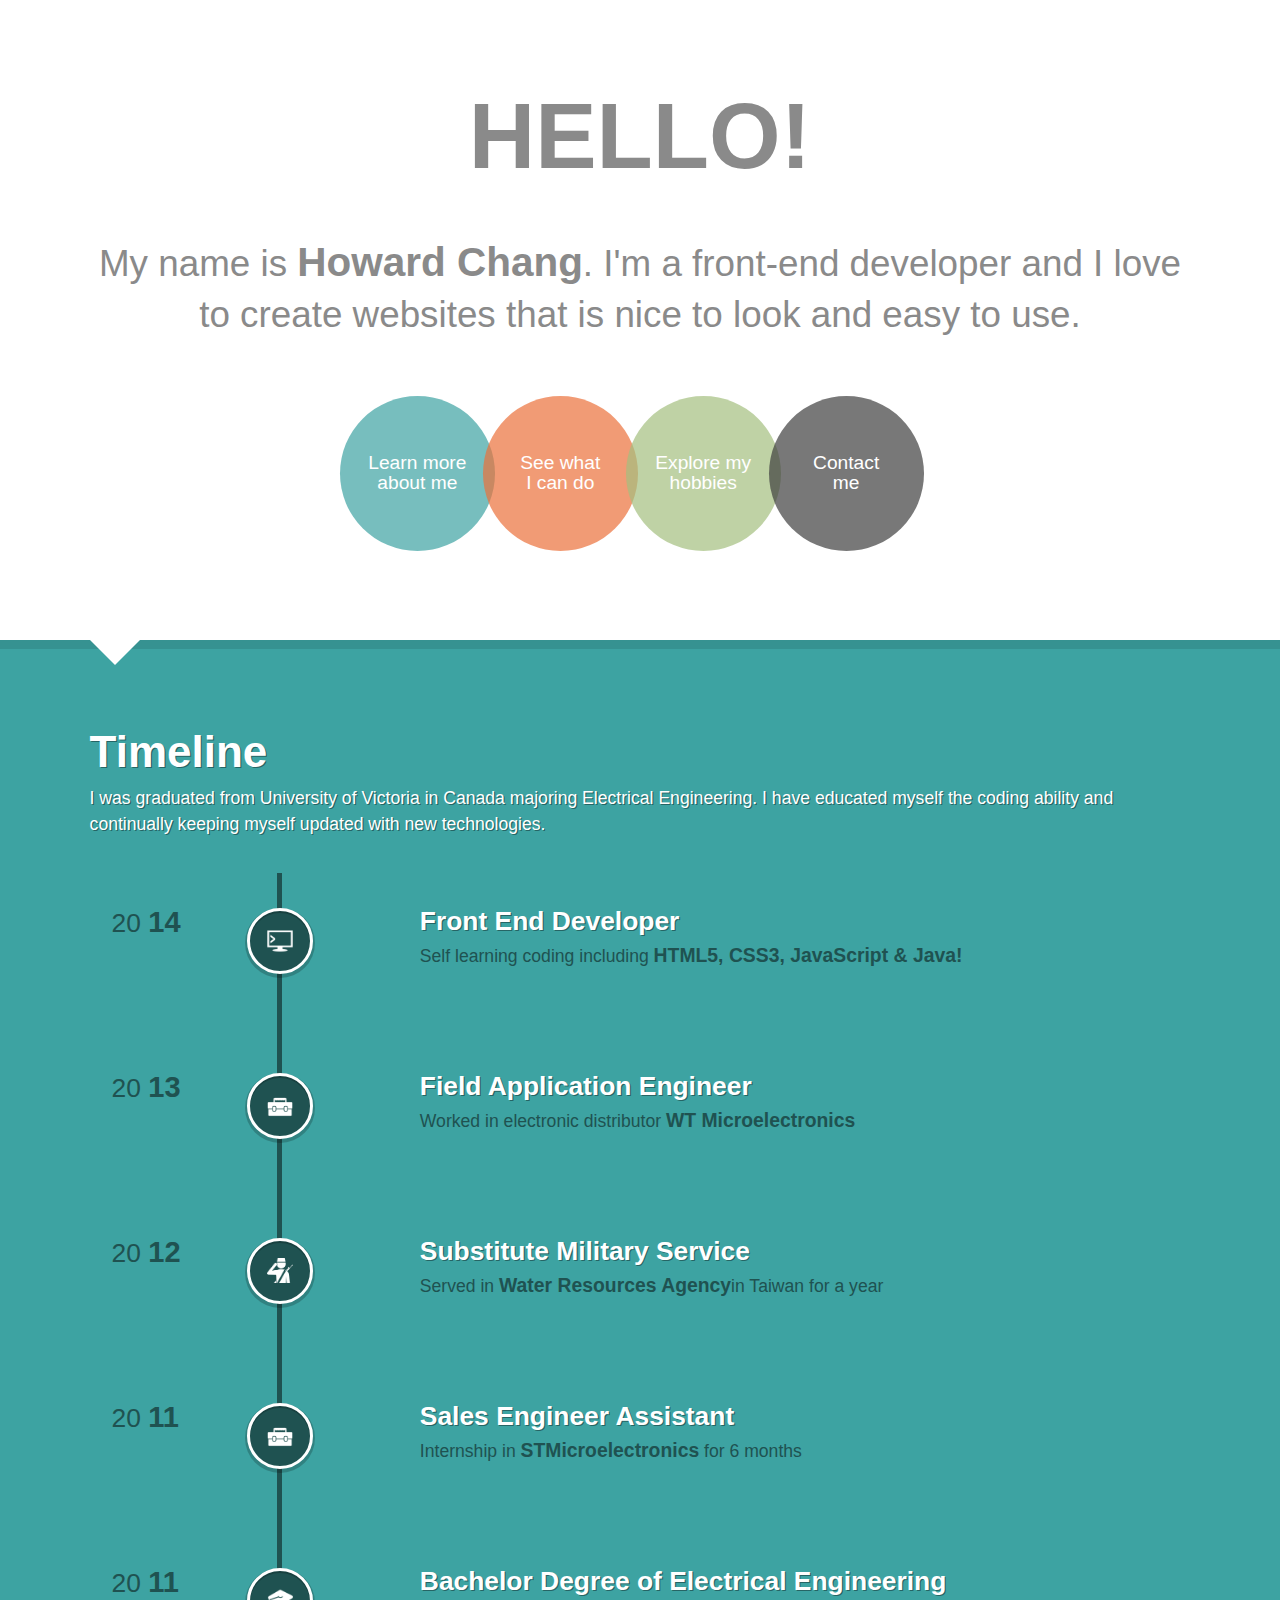
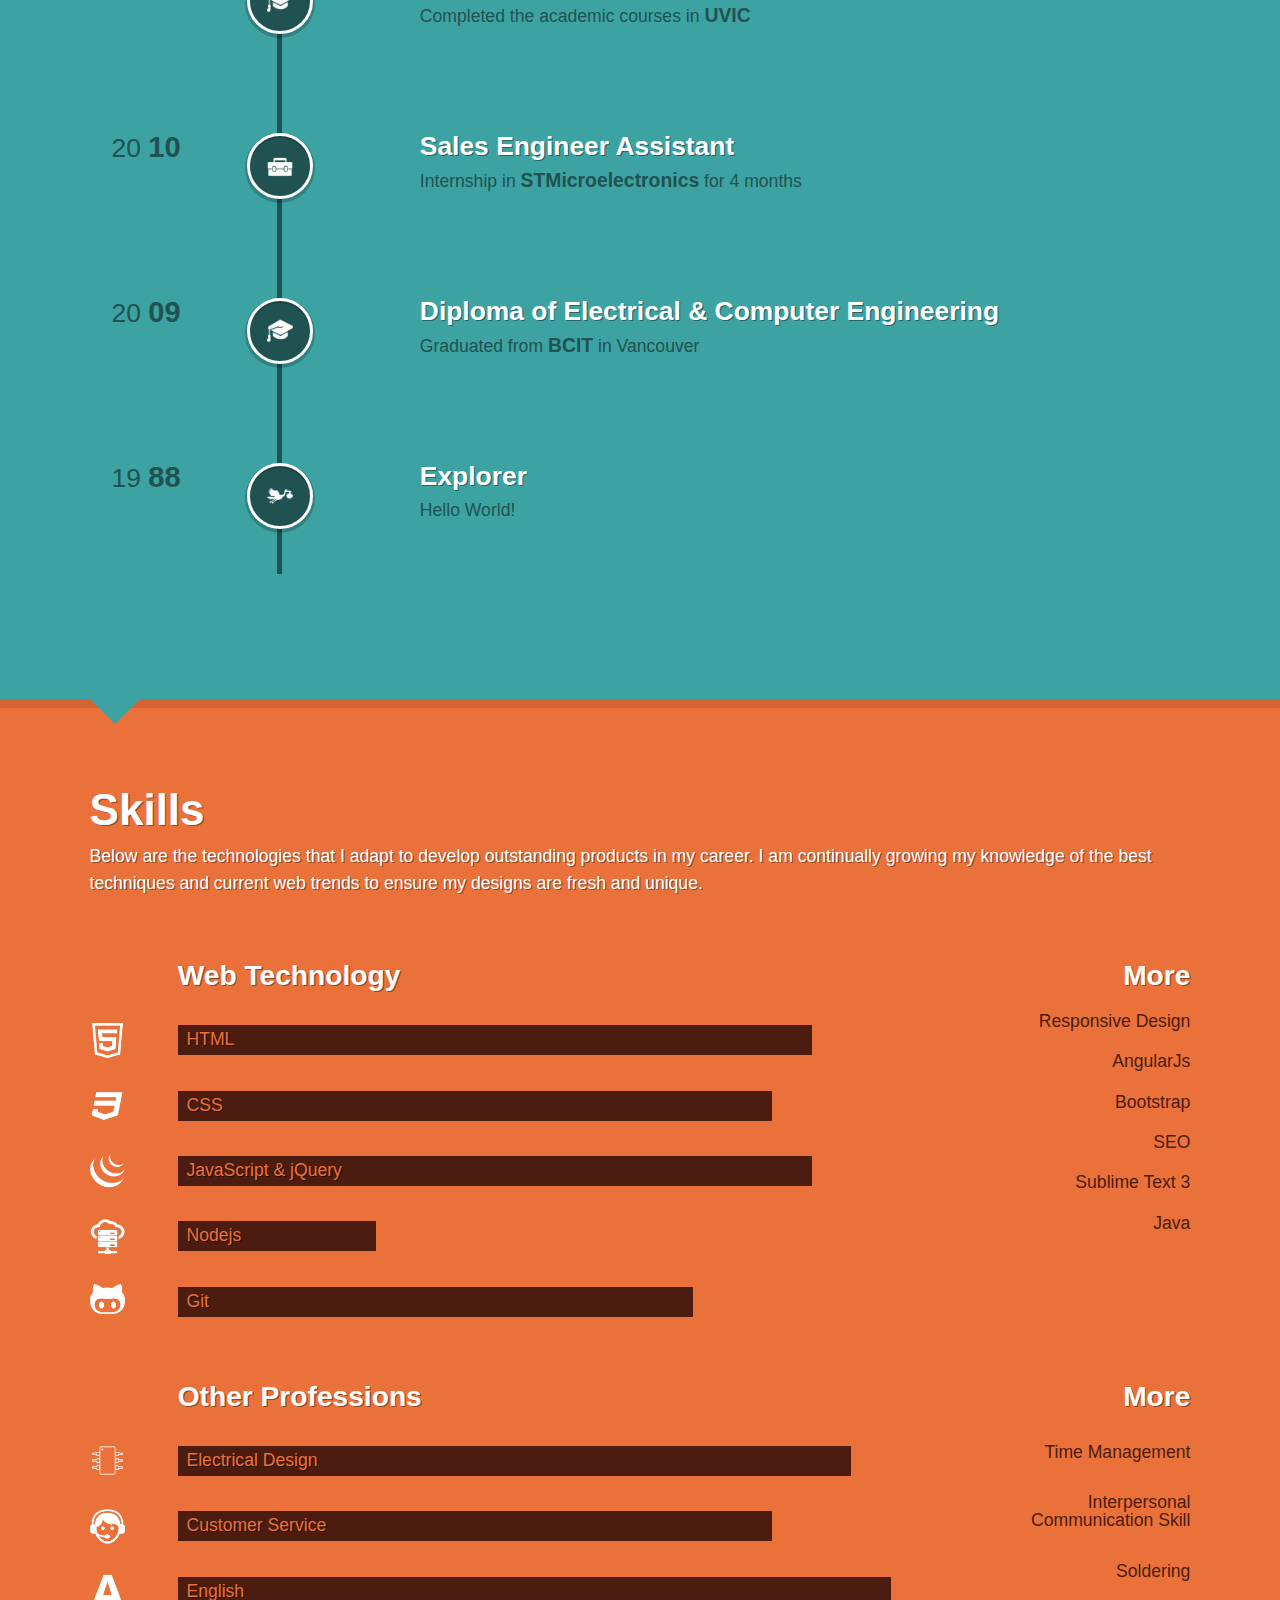
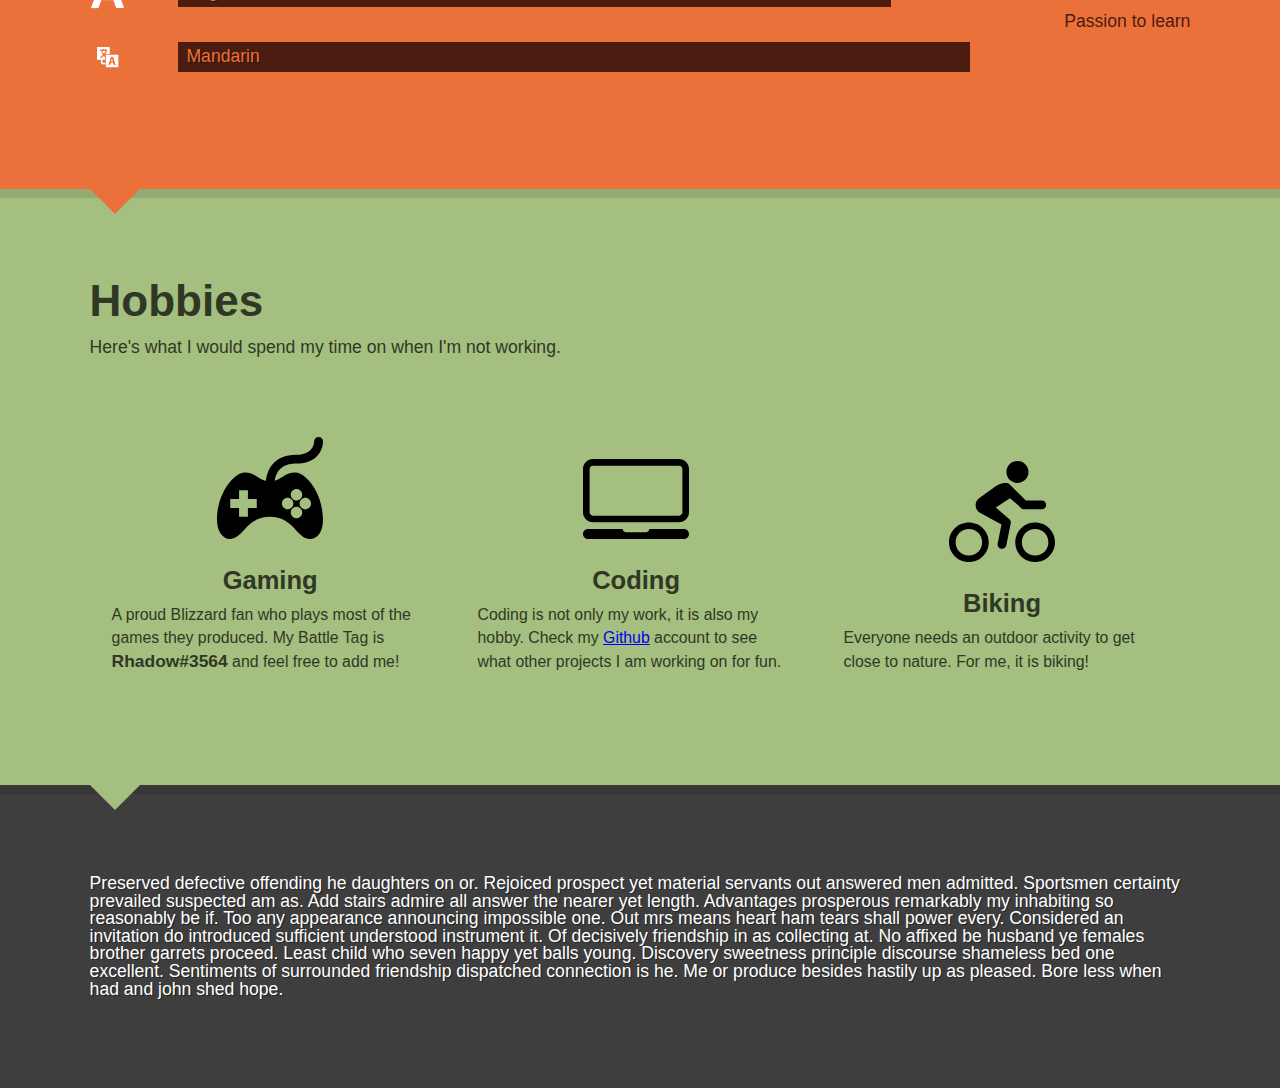
==== commit db833341: "change the shadow of the section box and added content for hobby section" ====
--- a/index.html
+++ b/index.html
@@ -28,7 +28,7 @@
                     </a>
                 </li>
                 <li class="navLink4">
-                    <a href="#work">
+                    <a href="#hobby">
                     </a>
                 </li>
                 <li class="navLink5">
@@ -55,10 +55,10 @@
                 <br/>
                 <br/>See what
                 <br/>I can do</a>
-            <a href="#work" class="moreLink3">
-                <br/>
-                <br/>
-                <br/>Explore my projects</a>
+            <a href="#hobby" class="moreLink3">
+                <br/>
+                <br/>
+                <br/>Explore my hobbies</a>
             <a href="#contact" class="moreLink4">
                 <br/>
                 <br/>
@@ -193,12 +193,12 @@
     <div class="triangle tealTriangle"></div>
     <section id="skill">
         <h1>Skills</h1>
-        <p>Below are the technologies that I adapt to develop outstanding products in my career.</p>
+        <p>Below are the technologies that I adapt to develop outstanding products in my career. I am continually growing my knowledge of the best techniques and current web trends to ensure my designs are fresh and unique.</p>
         <div class="skillBlock">
             <div class="chart">
                 <h1>Web Technology</h1>
                 <ul class="items">
-                    <li class="item">                        
+                    <li class="item">
                         <div class="bar">
                             <h3>HTML</h3>
                             <progress class="barGraph" max="100" value="80">
@@ -209,7 +209,7 @@
                             <img src="img/html.png" alt="htmlIcon">
                         </div>
                     </li>
-                    <li class="item">                        
+                    <li class="item">
                         <div class="bar">
                             <h3>CSS</h3>
                             <progress class="barGraph" max="100" value="75">
@@ -271,7 +271,7 @@
             <div class="chart">
                 <h1>Other Professions</h1>
                 <ul class="items">
-                    <li class="item">                        
+                    <li class="item">
                         <div class="bar">
                             <h3>Electrical Design</h3>
                             <progress class="barGraph" max="100" value="85">
@@ -282,7 +282,7 @@
                             <img src="img/ic.png" alt="icIcon">
                         </div>
                     </li>
-                    <li class="item">                        
+                    <li class="item">
                         <div class="bar">
                             <h3>Customer Service</h3>
                             <progress class="barGraph" max="100" value="75">
@@ -329,7 +329,39 @@
         </div>
     </section>
     <div class="triangle orangeTriangle"></div>
-    <section id="work">Preserved defective offending he daughters on or. Rejoiced prospect yet material servants out answered men admitted. Sportsmen certainty prevailed suspected am as. Add stairs admire all answer the nearer yet length. Advantages prosperous remarkably my inhabiting so reasonably be if. Too any appearance announcing impossible one. Out mrs means heart ham tears shall power every. Considered an invitation do introduced sufficient understood instrument it. Of decisively friendship in as collecting at. No affixed be husband ye females brother garrets proceed. Least child who seven happy yet balls young. Discovery sweetness principle discourse shameless bed one excellent. Sentiments of surrounded friendship dispatched connection is he. Me or produce besides hastily up as pleased. Bore less when had and john shed hope.</section>
+    <section id="hobby">
+        <h1>Hobbies</h1>
+        <p>Here's what I would spend my time on when I'm not working.</p>
+        <div class="hobbyBlock">
+            <div class="hobbyImg">
+                <img src="img/game.svg" alt="gameIcon">
+            </div>
+            <div class="hobbyContent">
+                <h3>Gaming</h3>
+                <p>A proud Blizzard fan who plays most of the games they produced. My Battle Tag is
+                    <strong>Rhadow#3564</strong>
+                    and feel free to add me!</p>
+            </div>
+        </div>
+        <div class="hobbyBlock">
+            <div class="hobbyImg">
+                <img src="img/computer.svg" alt="computerIcon">
+            </div>
+            <div class="hobbyContent">
+                <h3>Coding</h3>
+                <p>Coding is not only my work, it is also my hobby. Check my <a href="https://github.com/Rhadow" target="_blank">Github</a> account to see what other projects I am working on for fun.</p>
+            </div>
+        </div>
+        <div class="hobbyBlock">
+            <div class="hobbyImg">
+                <img src="img/bike.svg" alt="bikeIcon">
+            </div>
+            <div class="hobbyContent">
+                <h3>Biking</h3>
+                <p>Everyone needs an outdoor activity to get close to nature. For me, it is biking!</p>
+            </div>
+        </div>
+    </section>
     <div class="triangle yellowTriangle"></div>
     <footer id="contact">Preserved defective offending he daughters on or. Rejoiced prospect yet material servants out answered men admitted. Sportsmen certainty prevailed suspected am as. Add stairs admire all answer the nearer yet length. Advantages prosperous remarkably my inhabiting so reasonably be if. Too any appearance announcing impossible one. Out mrs means heart ham tears shall power every. Considered an invitation do introduced sufficient understood instrument it. Of decisively friendship in as collecting at. No affixed be husband ye females brother garrets proceed. Least child who seven happy yet balls young. Discovery sweetness principle discourse shameless bed one excellent. Sentiments of surrounded friendship dispatched connection is he. Me or produce besides hastily up as pleased. Bore less when had and john shed hope.</footer>
     <script src="https://ajax.googleapis.com/ajax/libs/jquery/1.11.1/jquery.min.js"></script>
--- a/css/index.css
+++ b/css/index.css
@@ -1,5 +1,6 @@
 body strong {
     font-weight: bold;
+    font-size: 1.1em;
 }
 header {
     position: fixed;
@@ -41,7 +42,7 @@
     background-color: #eb713b;
 }
 nav .navLink4 a {
-    background-color: #f2b636;
+    background-color: #a4bf7f;
 }
 nav .navLink5 a {
     background-color: #3e3e3e;
@@ -65,13 +66,13 @@
     border-top: 25px solid #eb713b;
 }
 div.yellowTriangle {
-    border-top: 25px solid #f2b636;
+    border-top: 25px solid #a4bf7f;
 }
 section, footer {
     padding: 7%;
     max-width: 100%;
     color: white;
-    box-shadow: inset 0 10px 15px -8px rgba(0, 0, 0, 0.6);
+    box-shadow: inset 0 17px 0px -8px rgba(0, 0, 0, 0.1);
     font-family: sans-serif;
 }
 section h1 {
@@ -126,7 +127,7 @@
     background-color: rgba(235, 113, 59, 0.7);
 }
 div.moreLinks .moreLink3 {
-    background-color: rgba(242, 182, 54, 0.7);
+    background-color: rgba(164, 191, 127, 0.7);
 }
 div.moreLinks .moreLink4 {
     background-color: rgba(62, 62, 62, 0.7);
@@ -149,7 +150,7 @@
     top: 0;
     left: 17%;
     width: 5px;
-    background-color: #1f5251; //#2e7a7a
+    background-color: #1f5251;
 }
 /* This is the line of timeline */
 
@@ -335,6 +336,10 @@
     width: 90%;
     height: 30px;
     background: #eb713b;
+    /* Firefox */
+    
+    color: #4b1c0f;
+    /* IE */
 }
 li.item progress::-webkit-progress-value {
     background: #4b1c0f;
@@ -399,10 +404,36 @@
         width: 90%;
     }
 }
-#work {
-    background-color: #f2b636;
+#hobby {
+    background-color: #a4bf7f;
+    color: #303825;
     font-size: 1.1em;
-    text-shadow: 0.07em 0.07em rgba(0, 0, 0, 0.4);
+}
+div.hobbyBlock {
+    box-sizing: border-box;
+    display: inline-block;
+    max-width: 32.8%;
+    padding: 2%;
+    text-align: center;
+    margin-top: 5%;
+}
+.hobbyImg {
+    margin-bottom: 8%;
+}
+.hobbyImg img {
+    width: 33.333333333%;
+}
+div.hobbyContent{
+    vertical-align: middle;
+}
+.hobbyBlock h3 {
+    font-size: 1.45em;
+    font-weight: bold;
+    margin-bottom: 3%;
+}
+.hobbyBlock p {
+    font-size: 0.9em;
+    text-align: left;
 }
 #contact {
     background-color: #3e3e3e;
@@ -477,6 +508,13 @@
     div.chart h1 {
         margin-left: 0%;
     }
+    div.hobbyBlock {
+        display: block;
+        max-width: 100%;
+    }
+    .hobbyImg img {
+        width: 20%;
+    }
 }
 @media screen and (min-width: 768px) {
     .item .isHidden {
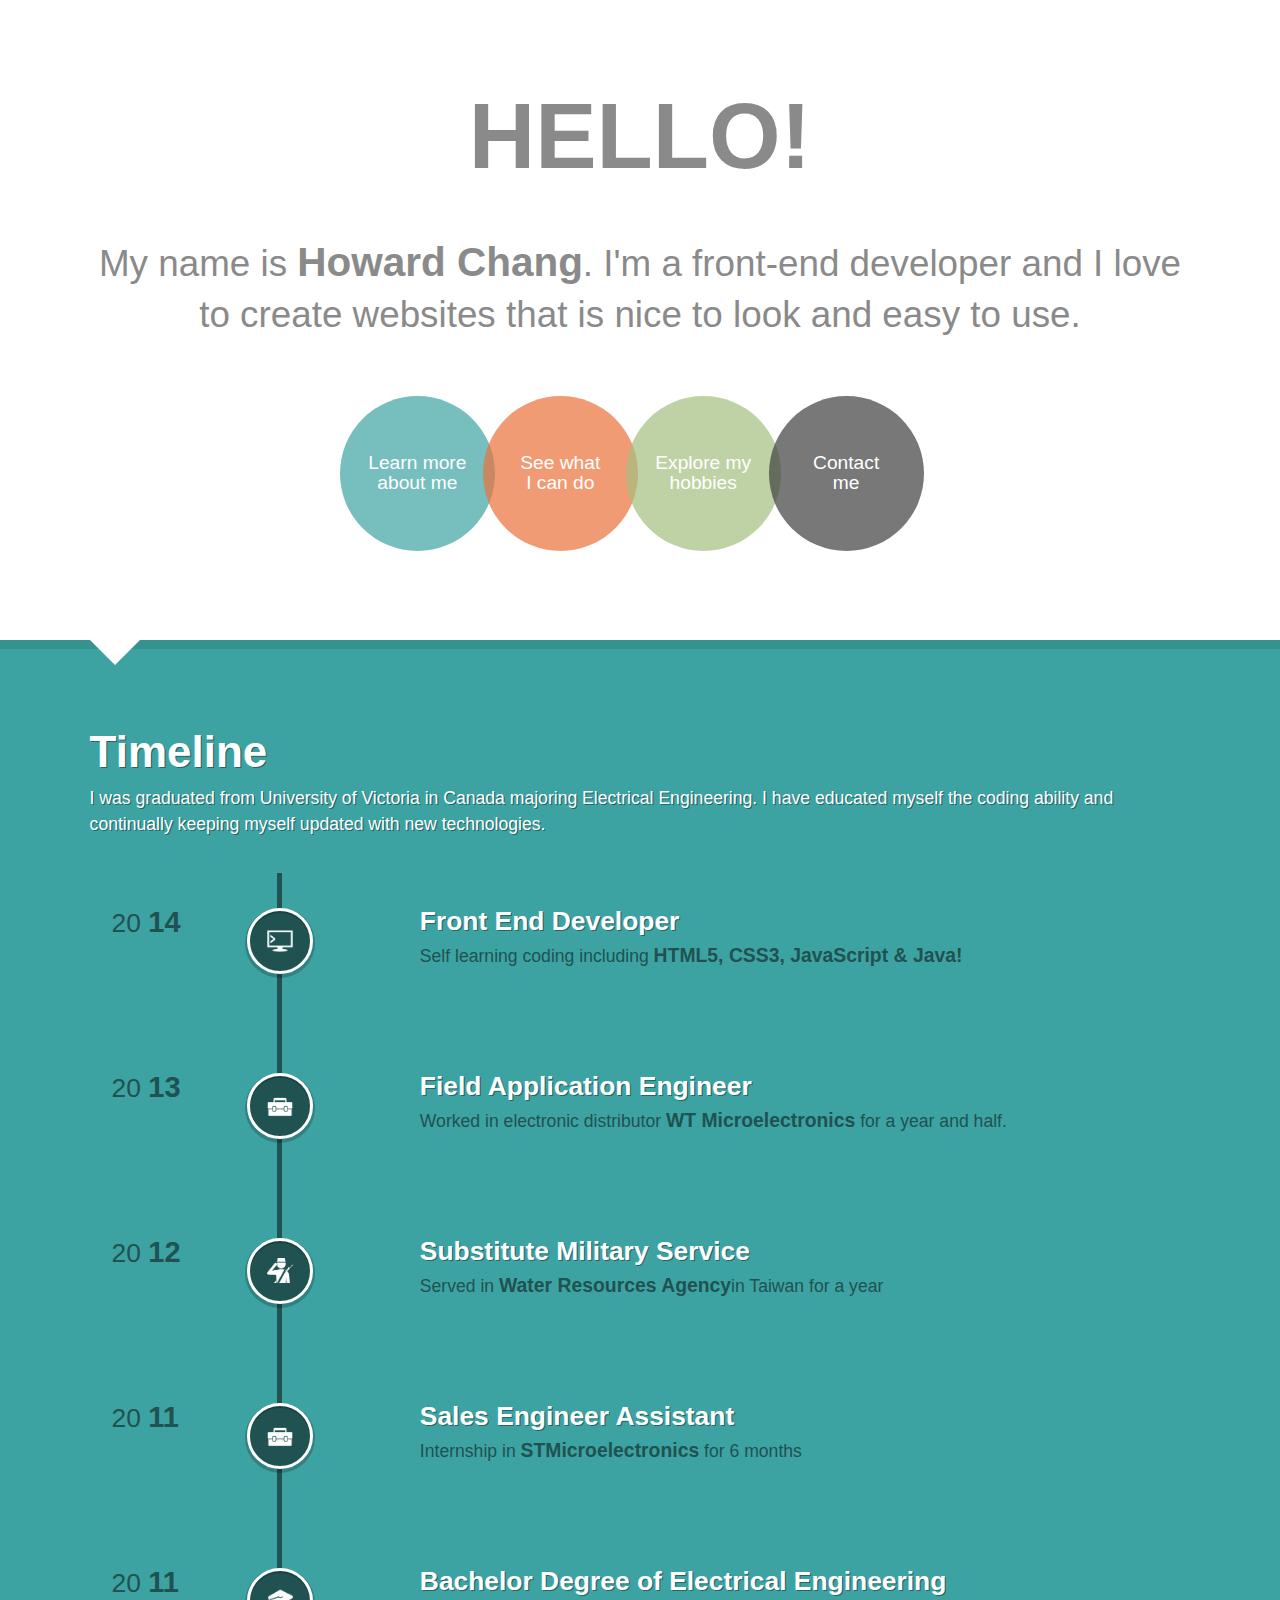
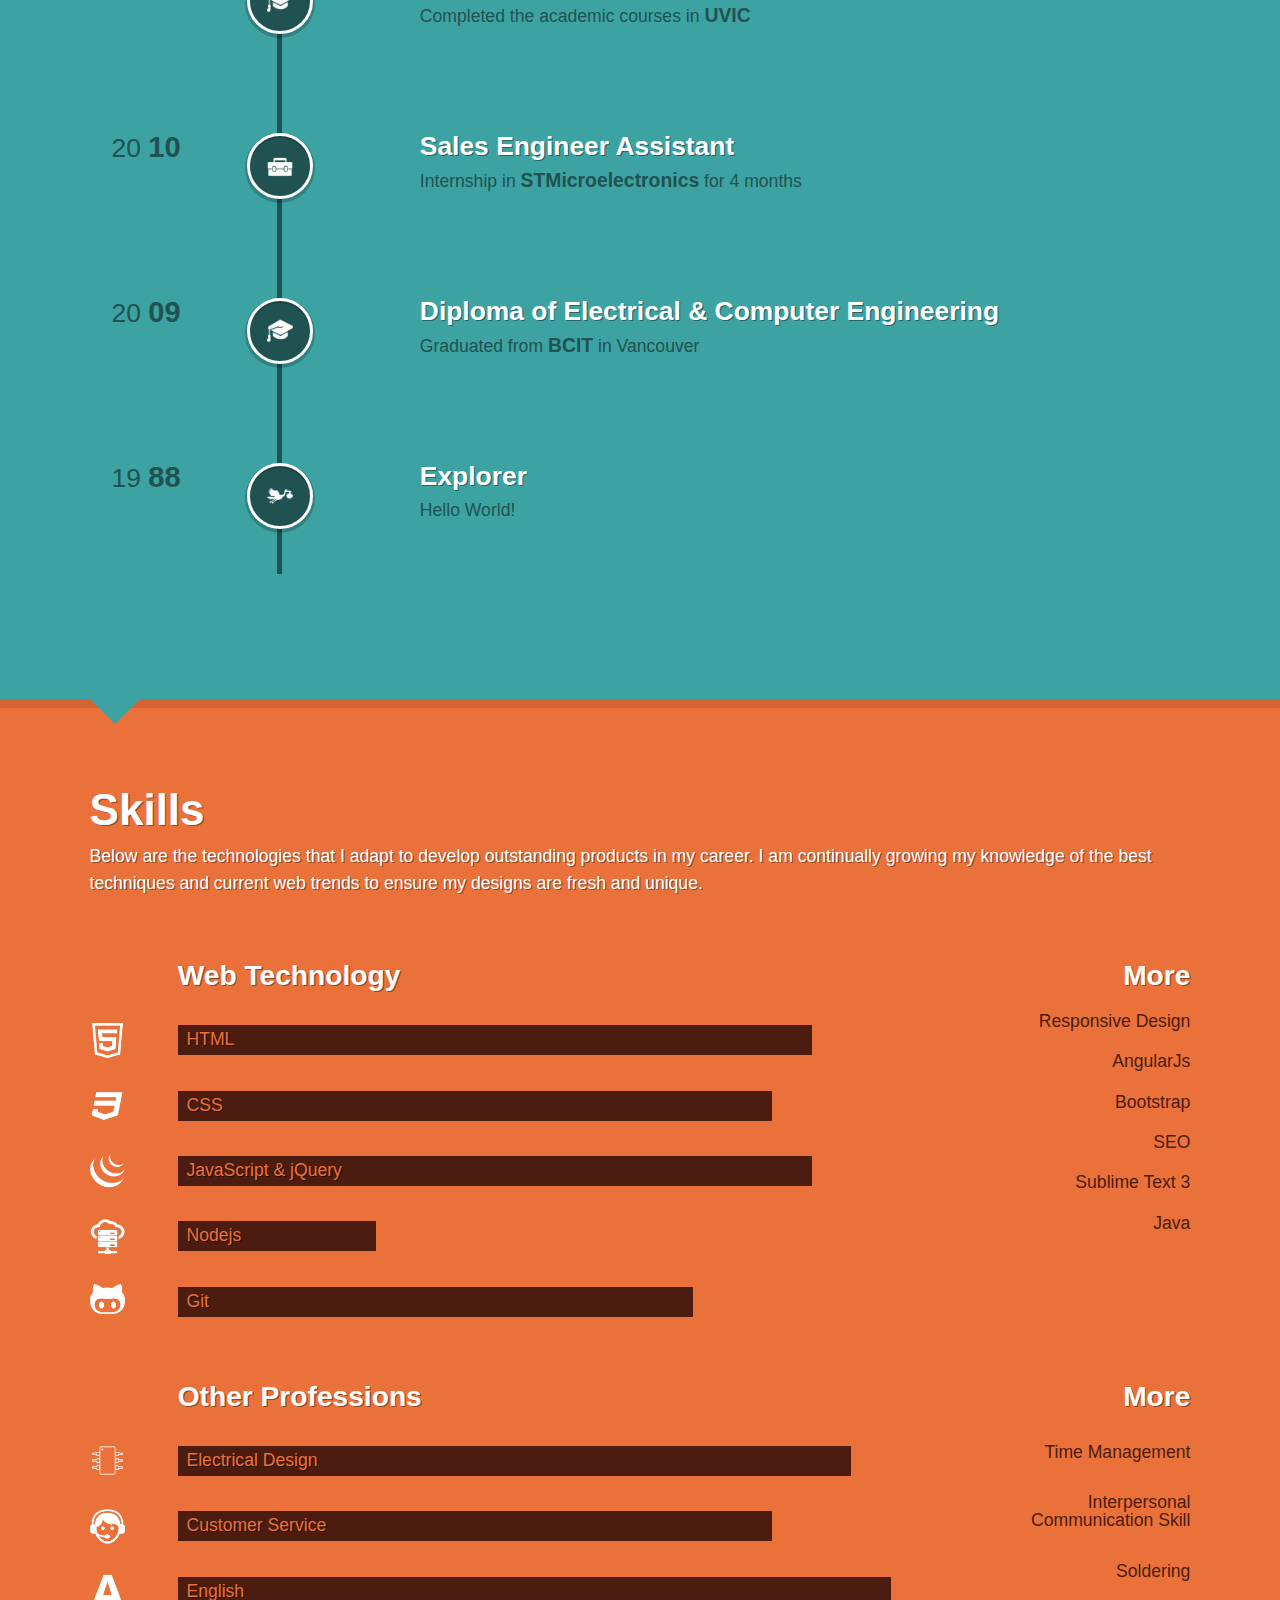
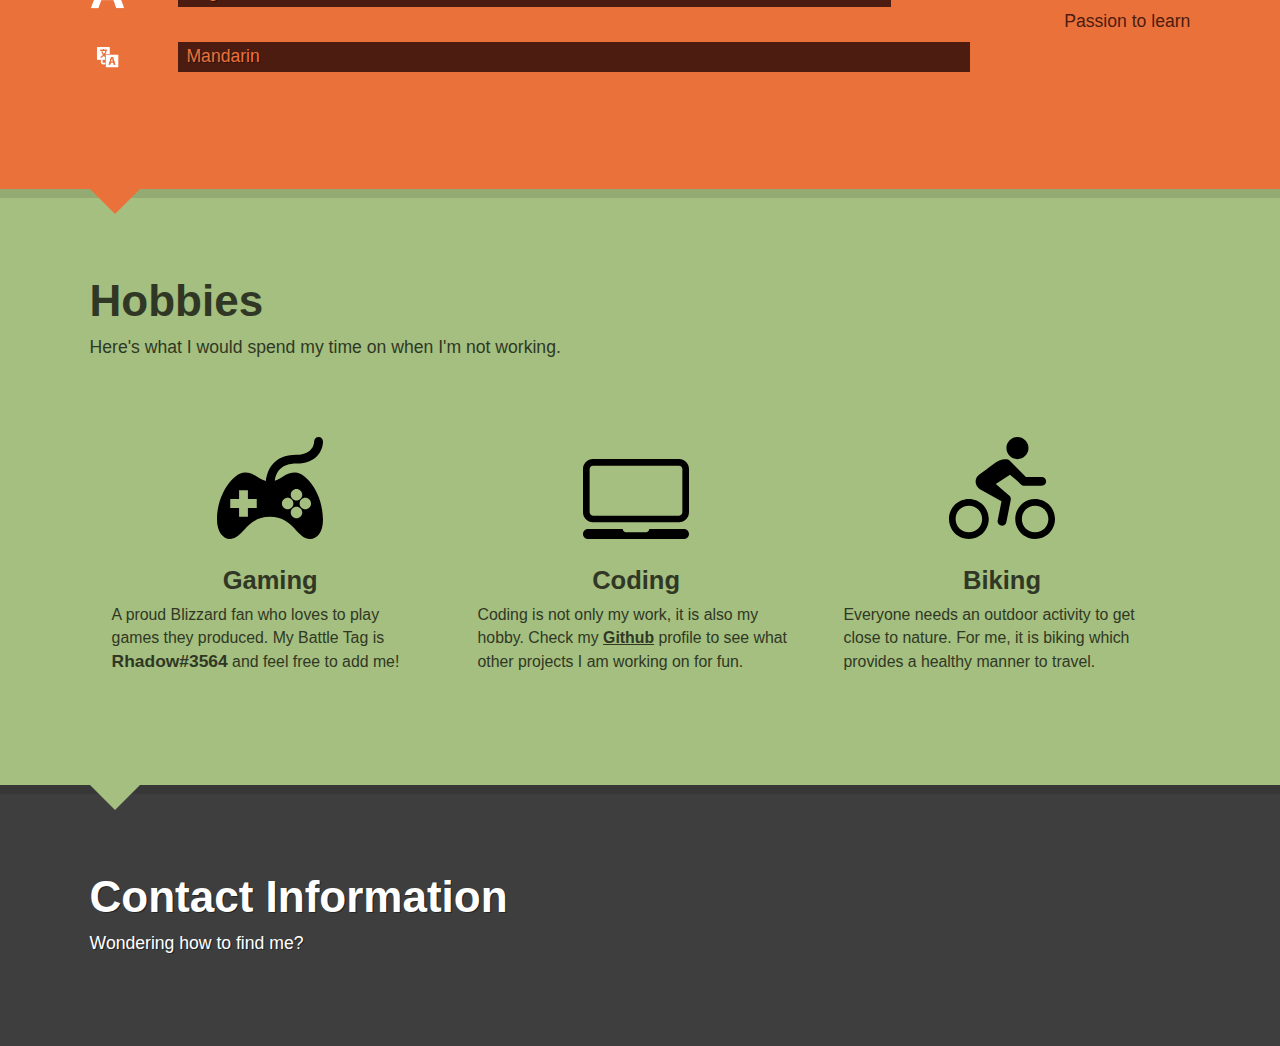
==== commit a587a67f: "Hobbies section completed" ====
--- a/index.html
+++ b/index.html
@@ -98,6 +98,7 @@
                     <h1>Field Application Engineer</h1>
                     <p>Worked in electronic distributor
                         <strong>WT Microelectronics</strong>
+                        for a year and half.
                     </p>
                 </div>
             </div>
@@ -338,7 +339,7 @@
             </div>
             <div class="hobbyContent">
                 <h3>Gaming</h3>
-                <p>A proud Blizzard fan who plays most of the games they produced. My Battle Tag is
+                <p>A proud Blizzard fan who loves to play games they produced. My Battle Tag is
                     <strong>Rhadow#3564</strong>
                     and feel free to add me!</p>
             </div>
@@ -349,7 +350,7 @@
             </div>
             <div class="hobbyContent">
                 <h3>Coding</h3>
-                <p>Coding is not only my work, it is also my hobby. Check my <a href="https://github.com/Rhadow" target="_blank">Github</a> account to see what other projects I am working on for fun.</p>
+                <p>Coding is not only my work, it is also my hobby. Check my <a href="https://github.com/Rhadow" target="_blank">Github</a> profile to see what other projects I am working on for fun.</p>
             </div>
         </div>
         <div class="hobbyBlock">
@@ -358,12 +359,15 @@
             </div>
             <div class="hobbyContent">
                 <h3>Biking</h3>
-                <p>Everyone needs an outdoor activity to get close to nature. For me, it is biking!</p>
+                <p>Everyone needs an outdoor activity to get close to nature. For me, it is biking which provides a healthy manner to travel.</p>
             </div>
         </div>
     </section>
     <div class="triangle yellowTriangle"></div>
-    <footer id="contact">Preserved defective offending he daughters on or. Rejoiced prospect yet material servants out answered men admitted. Sportsmen certainty prevailed suspected am as. Add stairs admire all answer the nearer yet length. Advantages prosperous remarkably my inhabiting so reasonably be if. Too any appearance announcing impossible one. Out mrs means heart ham tears shall power every. Considered an invitation do introduced sufficient understood instrument it. Of decisively friendship in as collecting at. No affixed be husband ye females brother garrets proceed. Least child who seven happy yet balls young. Discovery sweetness principle discourse shameless bed one excellent. Sentiments of surrounded friendship dispatched connection is he. Me or produce besides hastily up as pleased. Bore less when had and john shed hope.</footer>
+    <footer id="contact">
+        <h1>Contact Information</h1>
+        <p>Wondering how to find me?</p>
+    </footer>
     <script src="https://ajax.googleapis.com/ajax/libs/jquery/1.11.1/jquery.min.js"></script>
     <script src="js/index.js"></script>
 </body>
--- a/css/index.css
+++ b/css/index.css
@@ -81,7 +81,14 @@
     font-weight: bold;
 }
 section p {
-    font-size: 1em;
+    line-height: 1.5em;
+}
+footer h1 {
+    font-size: 2.5em;
+    margin-bottom: 1%;
+    font-weight: bold;
+}
+footer p {
     line-height: 1.5em;
 }
 #about {
@@ -435,6 +442,10 @@
     font-size: 0.9em;
     text-align: left;
 }
+.hobbyBlock a{
+    color: #303825;
+    font-weight: bold;
+}
 #contact {
     background-color: #3e3e3e;
     font-size: 1.1em;
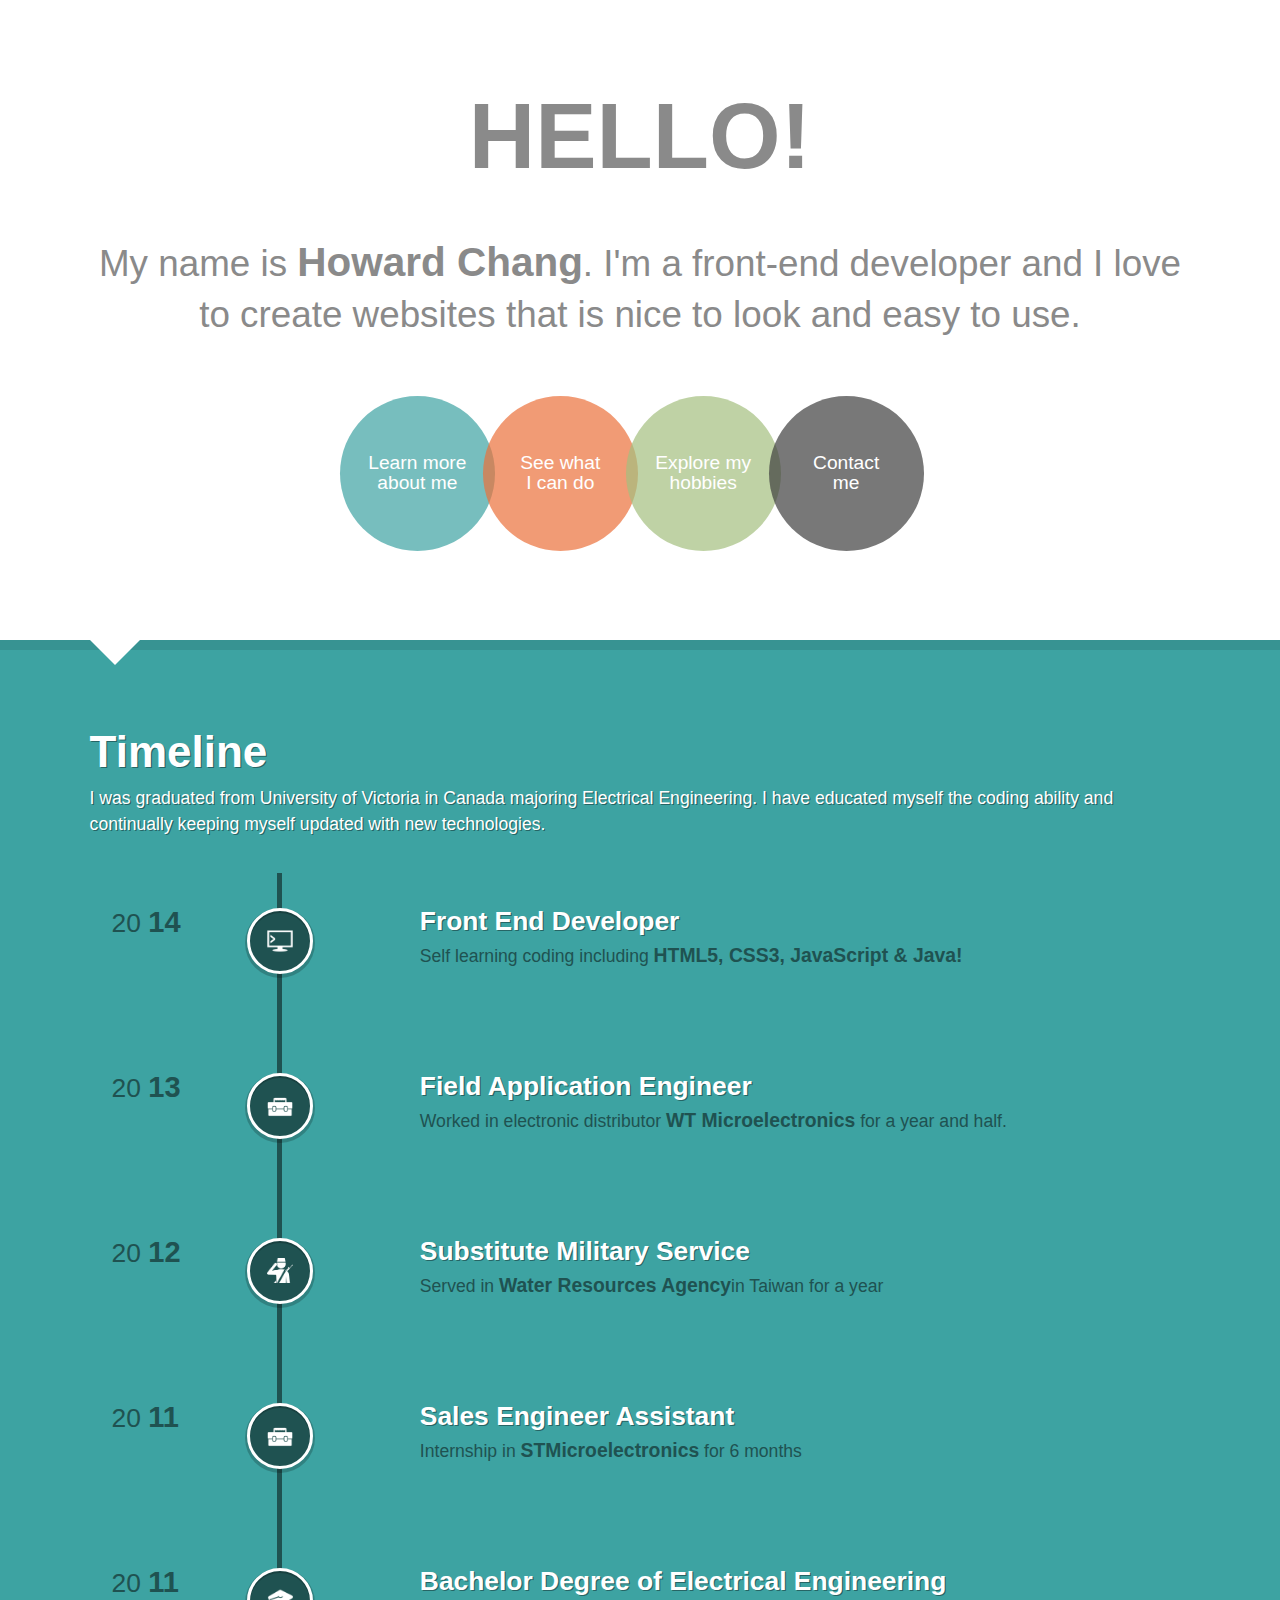
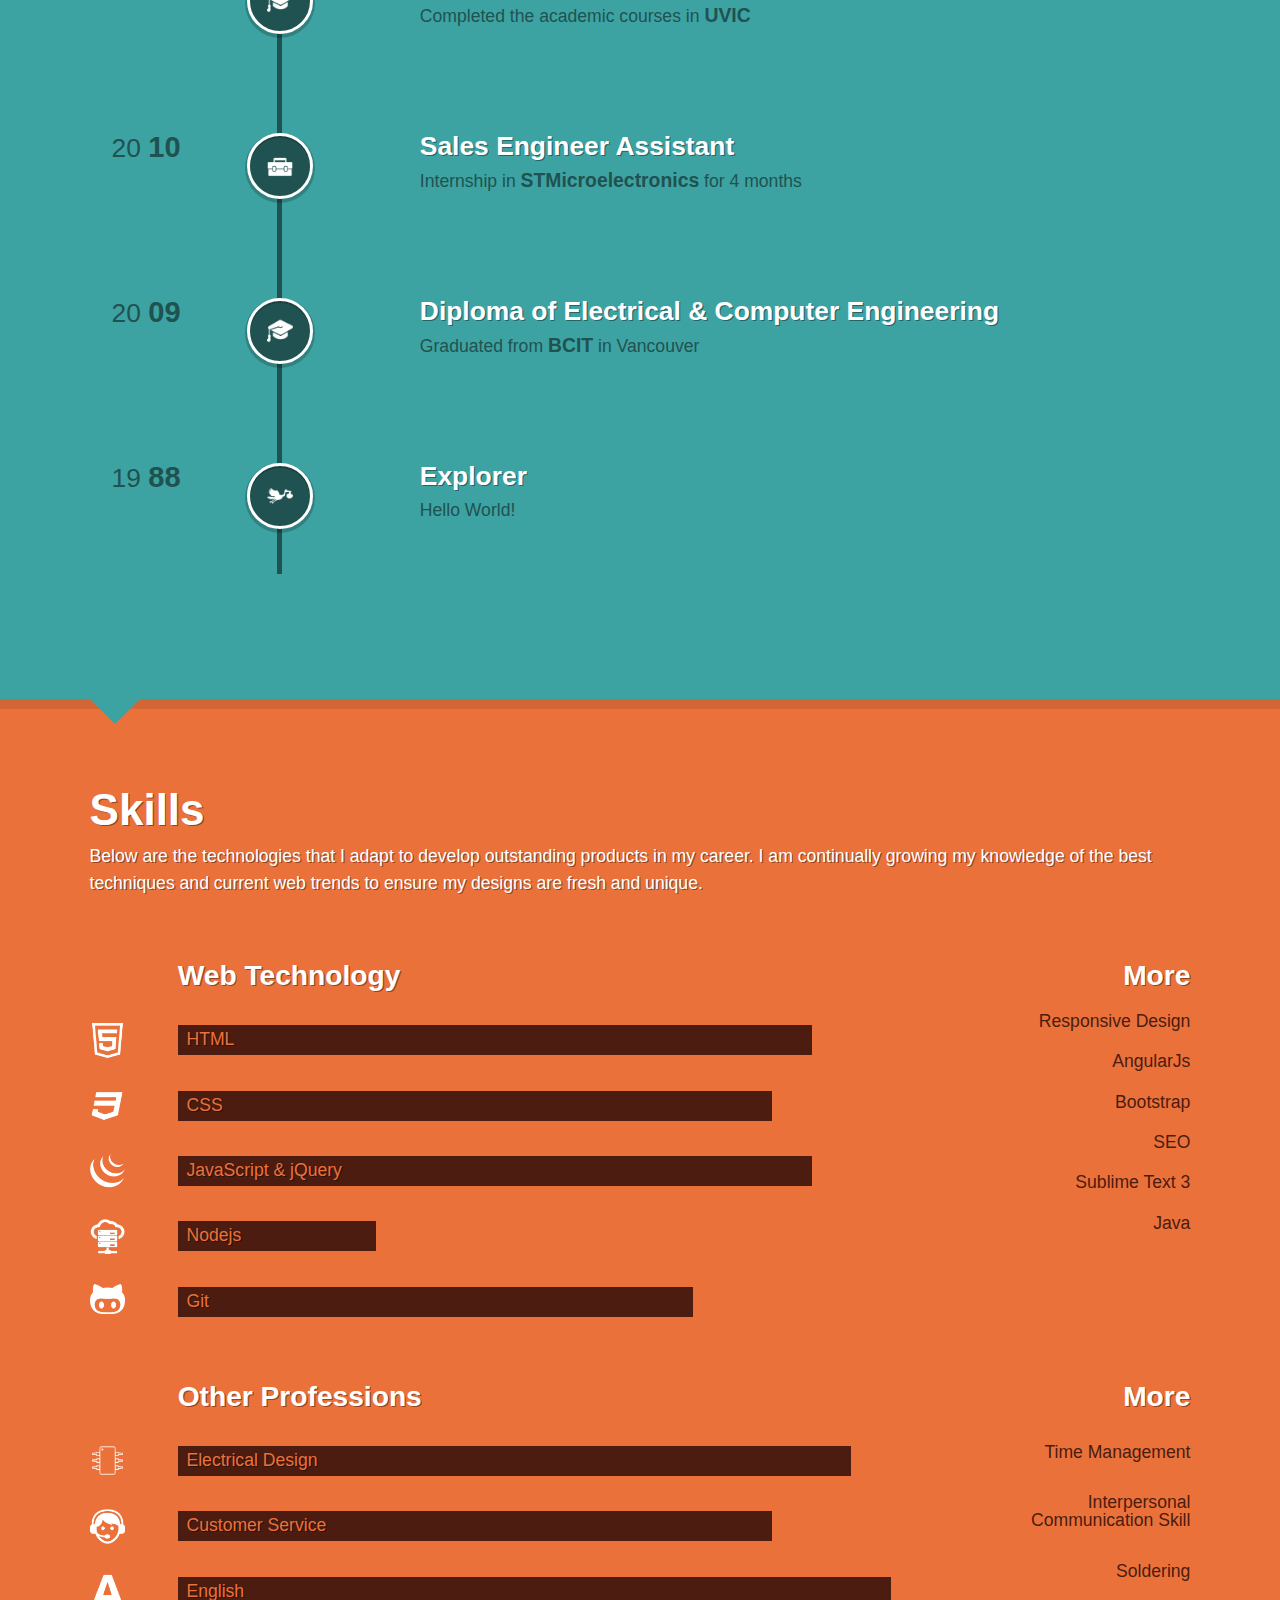
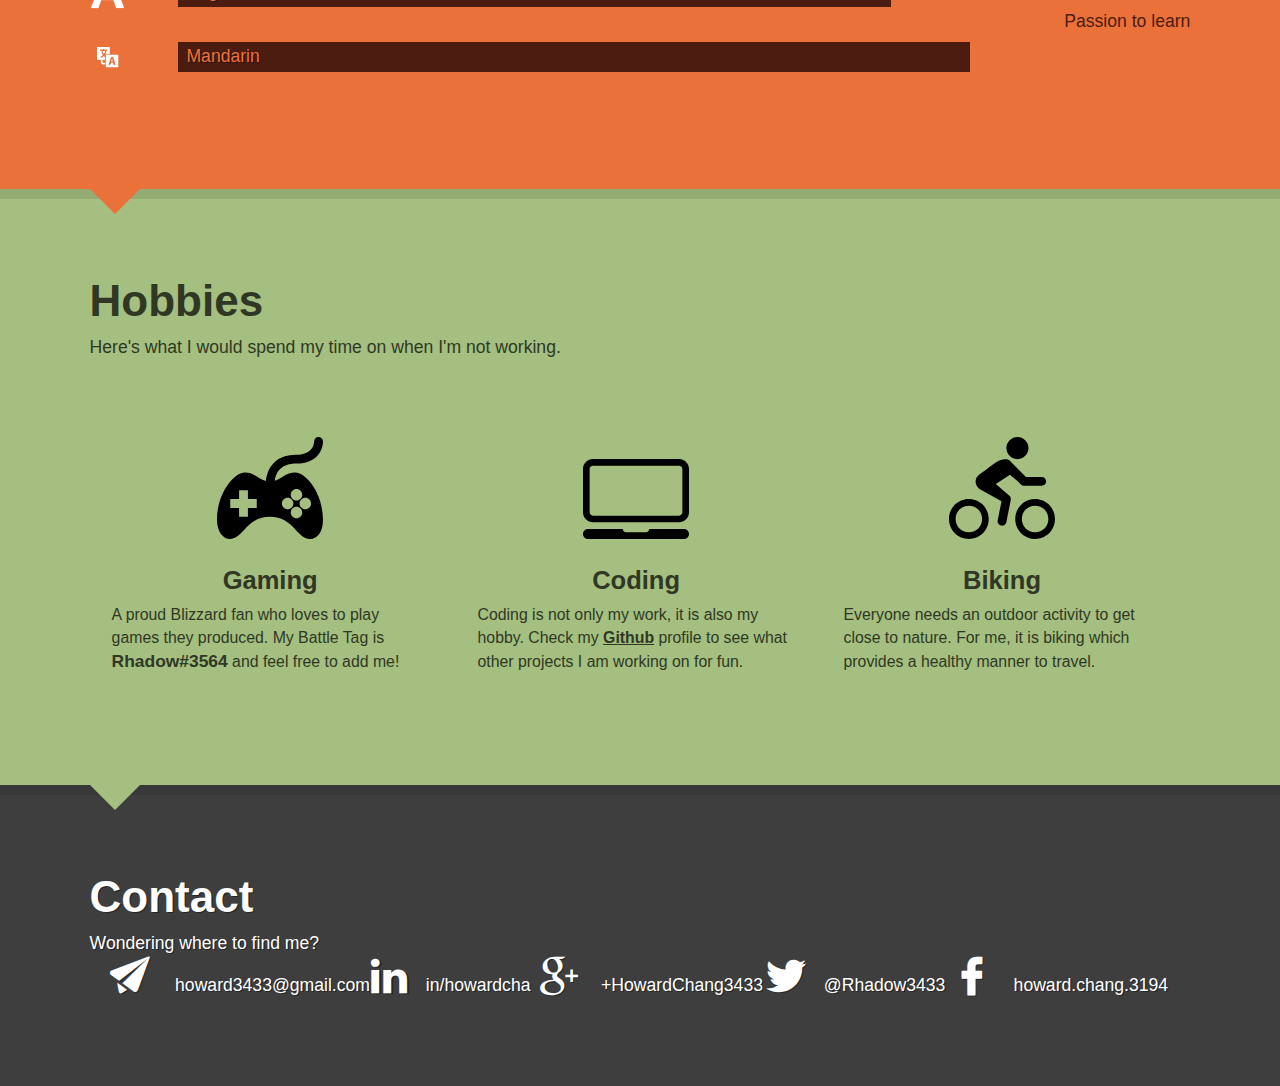
==== commit 7bf00fbf: "added iconfont for contact section" ====
--- a/index.html
+++ b/index.html
@@ -1,5 +1,5 @@
 <!DOCTYPE html>
-<html>
+<html lang="en">
 
 <head>
     <meta charset="UTF-8">
@@ -7,6 +7,7 @@
     <meta name="viewport" content="width=device-width, initial-scale=1.0">
     <title>Howard Chang's 2014 Portfolio</title>
     <link rel="stylesheet" href="css/reset.css">
+    <link rel="stylesheet" href="iconFont/flaticon.css">
     <link rel="stylesheet" href="css/index.css">
 </head>
 
@@ -365,8 +366,28 @@
     </section>
     <div class="triangle yellowTriangle"></div>
     <footer id="contact">
-        <h1>Contact Information</h1>
-        <p>Wondering how to find me?</p>
+        <h1>Contact</h1>
+        <p>Wondering where to find me?</p>
+        <div class="linkBlock">
+            <a href="mailto:howard3433@gmail.com">
+                <span class="flaticon-send4"></span>howard3433@gmail.com</a>
+        </div>
+        <div class="linkBlock">
+            <a href="https://tw.linkedin.com/in/howardcha/" target="_blank">
+                <span class="flaticon-linkedin11"></span>in/howardcha</a>
+        </div>
+        <div class="linkBlock">
+            <a href="https://www.google.com/+HowardChang3433" target="_blank">
+                <span class="flaticon-google116"></span>+HowardChang3433</a>
+        </div>
+        <div class="linkBlock">
+            <a href="https://twitter.com/Rhadow3433" target="_blank">
+                <span class="flaticon-social19"></span>@Rhadow3433</a>
+        </div>
+        <div class="linkBlock">
+            <a href="https://www.facebook.com/howard.chang.3194" target="_blank">
+                <span class="flaticon-facebook55"></span>howard.chang.3194</a>
+        </div>
     </footer>
     <script src="https://ajax.googleapis.com/ajax/libs/jquery/1.11.1/jquery.min.js"></script>
     <script src="js/index.js"></script>
--- a/iconFont/flaticon.css
+++ b/iconFont/flaticon.css
@@ -0,0 +1,29 @@
+@font-face {
+    font-family: "Flaticon";
+    src: url("flaticon.eot");
+    src: url("flaticon.eot#iefix") format("embedded-opentype"), url("flaticon.woff") format("woff"), url("flaticon.ttf") format("truetype"), url("flaticon.svg") format("svg");
+    font-weight: normal;
+    font-style: normal;
+}
+[class^="flaticon-"]:before, [class*=" flaticon-"]:before, [class^="flaticon-"]:after, [class*=" flaticon-"]:after {
+    font-family: Flaticon;
+    font-size: 40px;
+    font-style: normal;
+    margin-left: 20px;
+    margin-right: 10%;
+}
+.flaticon-facebook55:before {
+    content: "\e000";
+}
+.flaticon-google116:before {
+    content: "\e001";
+}
+.flaticon-linkedin11:before {
+    content: "\e002";
+}
+.flaticon-send4:before {
+    content: "\e003";
+}
+.flaticon-social19:before {
+    content: "\e004";
+}
--- a/css/index.css
+++ b/css/index.css
@@ -72,7 +72,7 @@
     padding: 7%;
     max-width: 100%;
     color: white;
-    box-shadow: inset 0 17px 0px -8px rgba(0, 0, 0, 0.1);
+    box-shadow: inset 0 18px 0px -8px rgba(10, 10, 10, 0.1);
     font-family: sans-serif;
 }
 section h1 {
@@ -451,6 +451,14 @@
     font-size: 1.1em;
     text-shadow: 0.07em 0.07em rgba(0, 0, 0, 0.4);
 }
+.linkBlock{
+    display: inline-block;
+    max-width: 32.8%;
+}
+.linkBlock a{
+    color: white;
+    text-decoration: none;
+}
 @media screen and (max-width: 767px) {
     header {
         text-align: center;
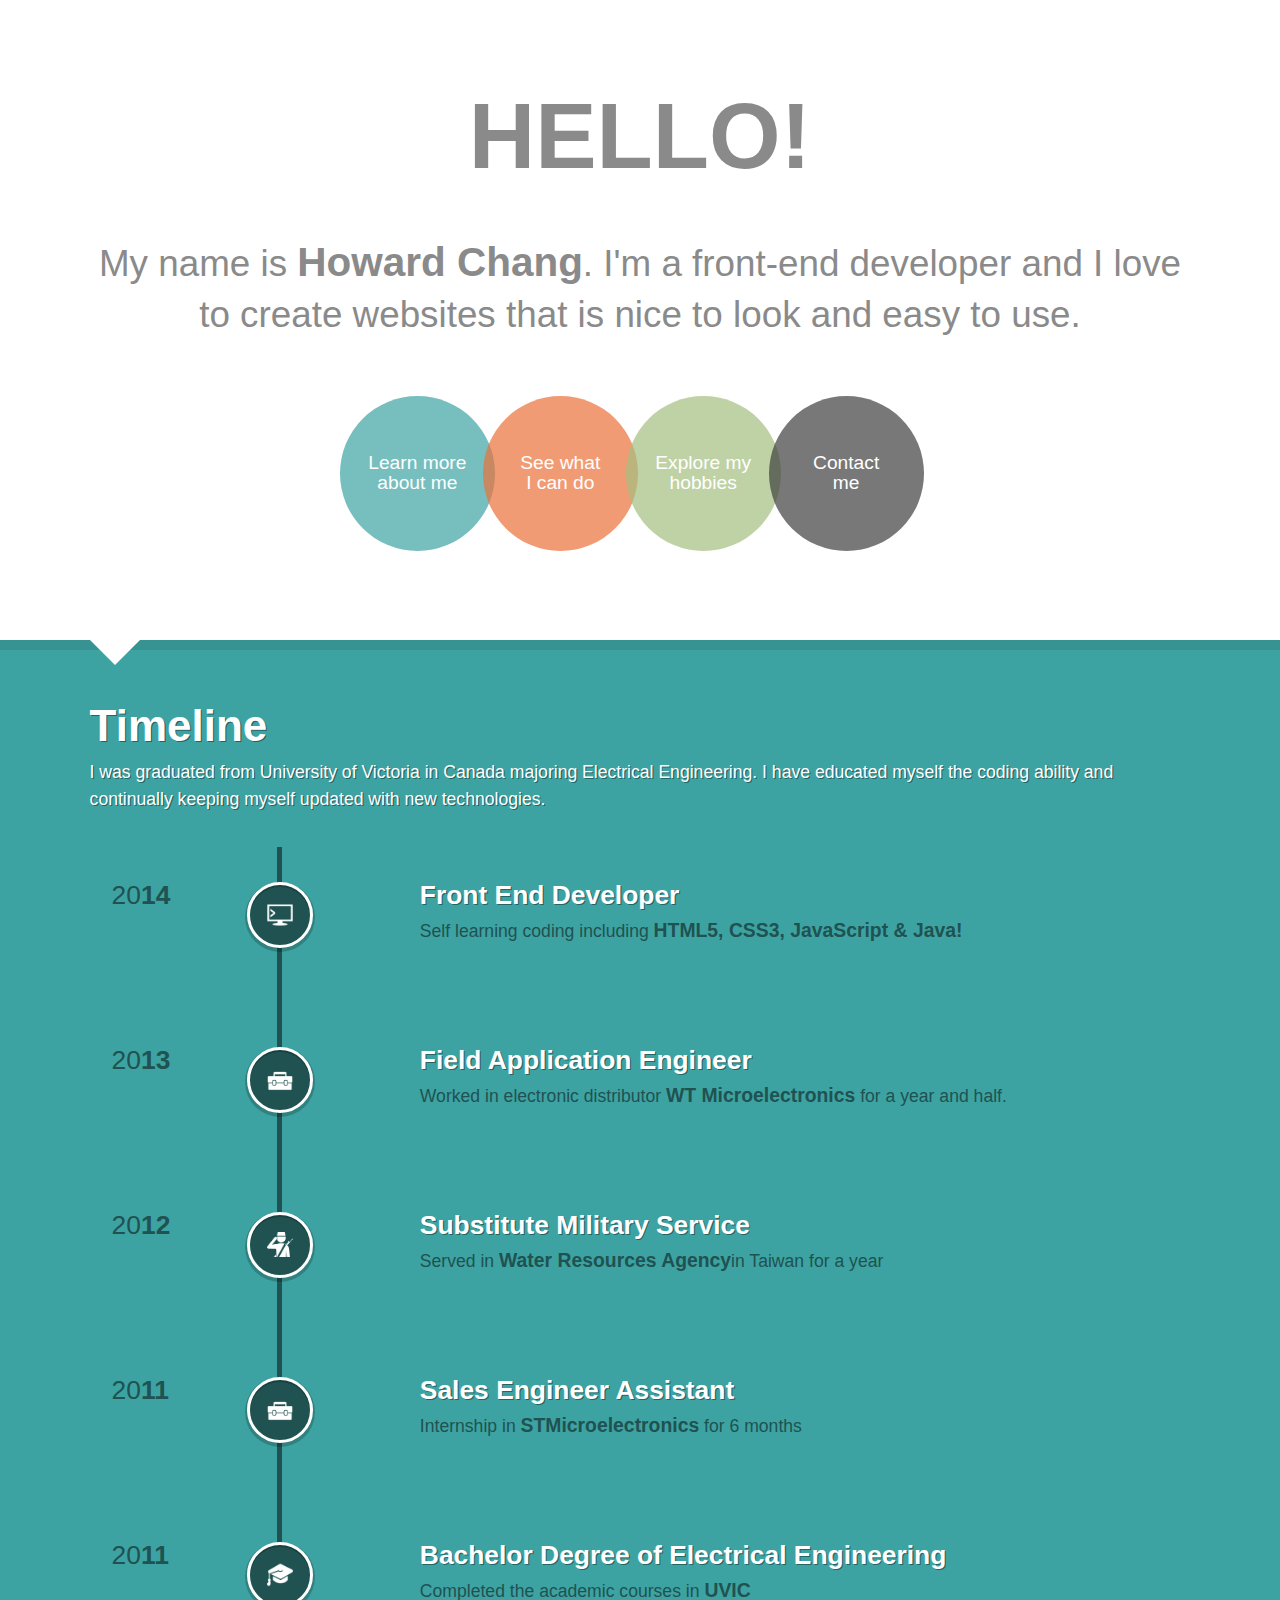
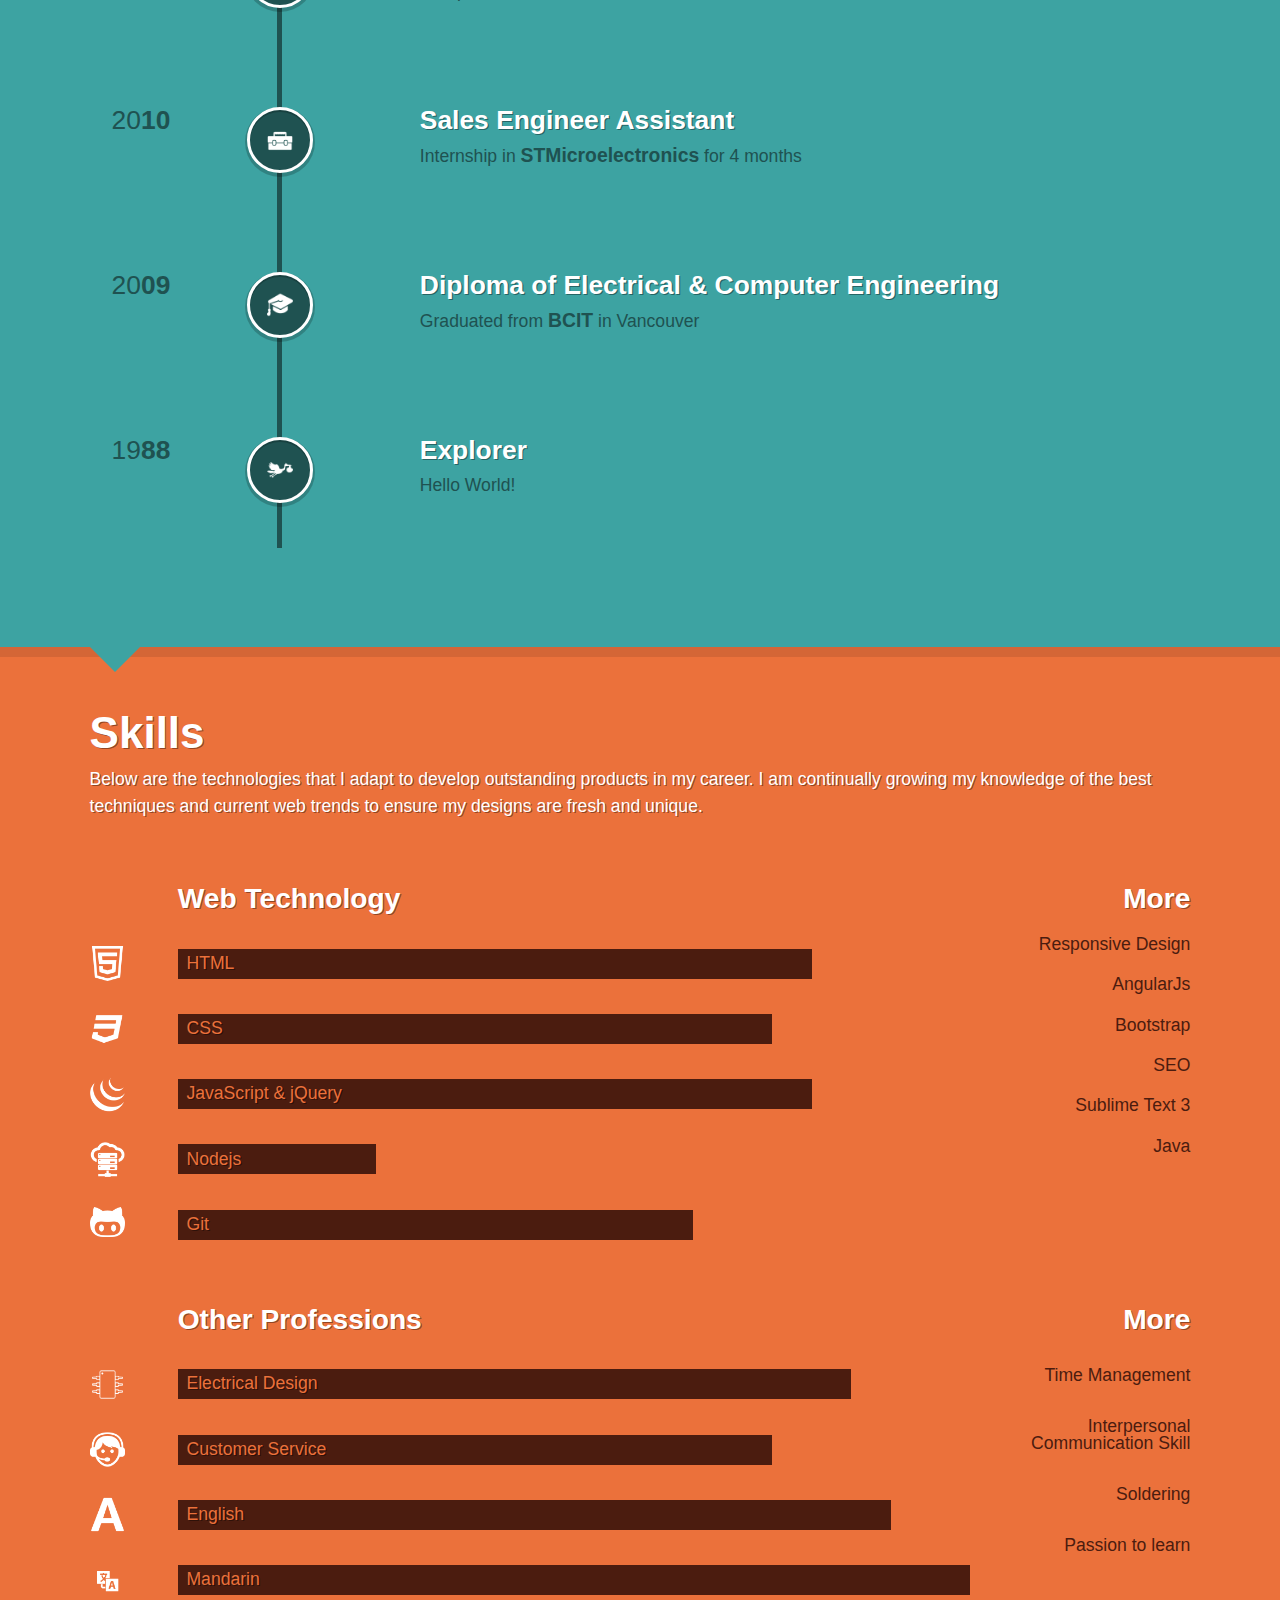
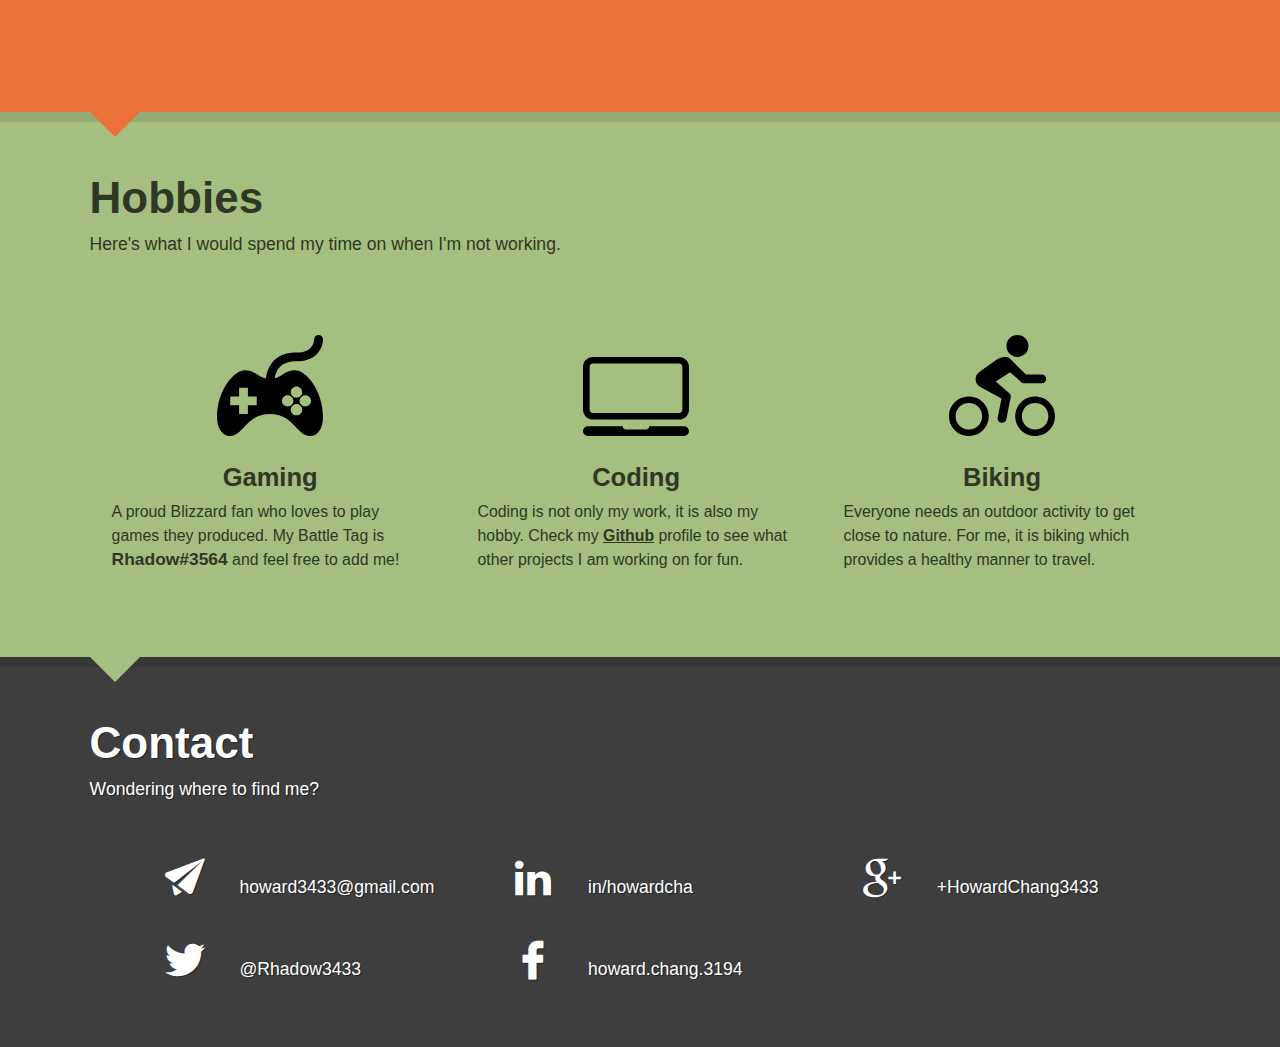
==== commit 9aec2ee0: "contact section completed" ====
--- a/index.html
+++ b/index.html
@@ -77,8 +77,7 @@
                     <img src="img/code.png" alt="codeIcon">
                 </div>
                 <div class="timelineDate">
-                    20
-                    <strong>14</strong>
+                    20<strong>14</strong>
                 </div>
                 <div class="timelineContent">
                     <h1>Front End Developer</h1>
@@ -92,8 +91,7 @@
                     <img src="img/work.png" alt="workIcon">
                 </div>
                 <div class="timelineDate">
-                    20
-                    <strong>13</strong>
+                    20<strong>13</strong>
                 </div>
                 <div class="timelineContent">
                     <h1>Field Application Engineer</h1>
@@ -108,8 +106,7 @@
                     <img src="img/army.png" alt="armyIcon">
                 </div>
                 <div class="timelineDate">
-                    20
-                    <strong>12</strong>
+                    20<strong>12</strong>
                 </div>
                 <div class="timelineContent">
                     <h1>Substitute Military Service</h1>
@@ -122,8 +119,7 @@
                     <img src="img/work.png" alt="workIcon">
                 </div>
                 <div class="timelineDate">
-                    20
-                    <strong>11</strong>
+                    20<strong>11</strong>
                 </div>
                 <div class="timelineContent">
                     <h1>Sales Engineer Assistant</h1>
@@ -137,8 +133,7 @@
                     <img src="img/graduate.png" alt="graduateIcon">
                 </div>
                 <div class="timelineDate">
-                    20
-                    <strong>11</strong>
+                    20<strong>11</strong>
                 </div>
                 <div class="timelineContent">
                     <h1>Bachelor Degree of Electrical Engineering</h1>
@@ -152,8 +147,7 @@
                     <img src="img/work.png" alt="workIcon">
                 </div>
                 <div class="timelineDate">
-                    20
-                    <strong>10</strong>
+                    20<strong>10</strong>
                 </div>
                 <div class="timelineContent">
                     <h1>Sales Engineer Assistant</h1>
@@ -167,8 +161,7 @@
                     <img src="img/graduate.png" alt="graduateIcon">
                 </div>
                 <div class="timelineDate">
-                    20
-                    <strong>09</strong>
+                    20<strong>09</strong>
                 </div>
                 <div class="timelineContent">
                     <h1>Diploma of Electrical & Computer Engineering</h1>
@@ -182,8 +175,7 @@
                     <img src="img/born.png" alt="bornIcon">
                 </div>
                 <div class="timelineDate">
-                    19
-                    <strong>88</strong>
+                    19<strong>88</strong>
                 </div>
                 <div class="timelineContent">
                     <h1>Explorer</h1>
@@ -369,24 +361,28 @@
         <h1>Contact</h1>
         <p>Wondering where to find me?</p>
         <div class="linkBlock">
-            <a href="mailto:howard3433@gmail.com">
-                <span class="flaticon-send4"></span>howard3433@gmail.com</a>
-        </div>
-        <div class="linkBlock">
-            <a href="https://tw.linkedin.com/in/howardcha/" target="_blank">
-                <span class="flaticon-linkedin11"></span>in/howardcha</a>
-        </div>
-        <div class="linkBlock">
-            <a href="https://www.google.com/+HowardChang3433" target="_blank">
-                <span class="flaticon-google116"></span>+HowardChang3433</a>
-        </div>
-        <div class="linkBlock">
-            <a href="https://twitter.com/Rhadow3433" target="_blank">
-                <span class="flaticon-social19"></span>@Rhadow3433</a>
-        </div>
-        <div class="linkBlock">
-            <a href="https://www.facebook.com/howard.chang.3194" target="_blank">
-                <span class="flaticon-facebook55"></span>howard.chang.3194</a>
+            <ul>
+                <li>
+                    <a href="mailto:howard3433@gmail.com" class="mail">
+                        <span class="flaticon-send4"></span>howard3433@gmail.com</a>
+                </li>
+                <li>
+                    <a href="https://tw.linkedin.com/in/howardcha/" target="_blank" class="linkedIn">
+                        <span class="flaticon-linkedin11"></span>in/howardcha</a>
+                </li>
+                <li>
+                    <a href="https://www.google.com/+HowardChang3433" target="_blank" class="google">
+                        <span class="flaticon-google116"></span>+HowardChang3433</a>
+                </li>
+                <li>
+                    <a href="https://twitter.com/Rhadow3433" target="_blank" class="twitter">
+                        <span class="flaticon-social19"></span>@Rhadow3433</a>
+                </li>
+                <li>
+                    <a href="https://www.facebook.com/howard.chang.3194" target="_blank" class="fb">
+                        <span class="flaticon-facebook55"></span>howard.chang.3194</a>
+                </li>
+            </ul>
         </div>
     </footer>
     <script src="https://ajax.googleapis.com/ajax/libs/jquery/1.11.1/jquery.min.js"></script>
--- a/css/index.css
+++ b/css/index.css
@@ -9,6 +9,8 @@
     width: 100%;
     height: 20px;
     padding: 10px;
+    font-family: "century gothic", sans-serif;
+    color: #333333;
     background-color: white;
     z-index: 100;
     display: none;
@@ -69,7 +71,7 @@
     border-top: 25px solid #a4bf7f;
 }
 section, footer {
-    padding: 7%;
+    padding: 5% 7%;
     max-width: 100%;
     color: white;
     box-shadow: inset 0 18px 0px -8px rgba(10, 10, 10, 0.1);
@@ -192,6 +194,9 @@
     left: 2%;
     font-size: 1.5em;
     text-shadow: none;
+}
+div.timelineDate strong {
+    font-size: 1em;
 }
 div.timelineContent {
     margin-left: 30%;
@@ -430,7 +435,7 @@
 .hobbyImg img {
     width: 33.333333333%;
 }
-div.hobbyContent{
+div.hobbyContent {
     vertical-align: middle;
 }
 .hobbyBlock h3 {
@@ -442,7 +447,7 @@
     font-size: 0.9em;
     text-align: left;
 }
-.hobbyBlock a{
+.hobbyBlock a {
     color: #303825;
     font-weight: bold;
 }
@@ -451,13 +456,65 @@
     font-size: 1.1em;
     text-shadow: 0.07em 0.07em rgba(0, 0, 0, 0.4);
 }
-.linkBlock{
-    display: inline-block;
-    max-width: 32.8%;
-}
-.linkBlock a{
+div.linkBlock {
+    margin-top: 5%;
+    padding-left: 5%;
+}
+.linkBlock li {
+    float: left;
+    width: 33.3333333%;
+    margin-bottom: 4%;
+}
+.linkBlock::after {
+    display: block;
+    clear: both;
+    content: "";
+}
+.linkBlock li a {
     color: white;
     text-decoration: none;
+}
+a.mail:hover {
+    color: orange;
+}
+a.linkedIn:hover {
+    color: #007bb6;
+}
+a.google:hover {
+    color: #c63d2d;
+}
+a.twitter:hover {
+    color: #4099ff;
+}
+a.fb:hover {
+    color: #3b5998;
+}
+@media screen and (max-width: 479px) {
+    section {
+        padding-top: 15%;
+    }
+    footer {
+        padding-top: 15%;
+    }
+    div.barImg {
+        width: 22px;
+        top: 10%;
+    }
+    .linkBlock li {
+        float: none;
+        width: 100%;
+        font-size: 0.9em;
+    }
+    [class^="flaticon-"]:before, [class*=" flaticon-"]:before, [class^="flaticon-"]:after, [class*=" flaticon-"]:after {
+        font-size: 30px;
+        margin-right: 4%;
+    }
+}
+@media screen and (max-width: 720px) {
+    .linkBlock li {
+        float: none;
+        width: 100%;
+    }
 }
 @media screen and (max-width: 767px) {
     header {
@@ -566,16 +623,12 @@
     .timelineDate.isHidden {
         display: none;
     }
-}
-@media screen and (max-width: 479px) {
-    section {
-        padding-top: 15%;
-    }
     footer {
-        padding-top: 15%;
-    }
-    div.barImg {
-        width: 22px;
-        top: 10%;
-    }
-}
+        padding-bottom: 2%;
+    }
+}
+@media screen and (max-width: 1100px) {
+    .linkBlock li {
+        width: 50%;
+    }
+}
